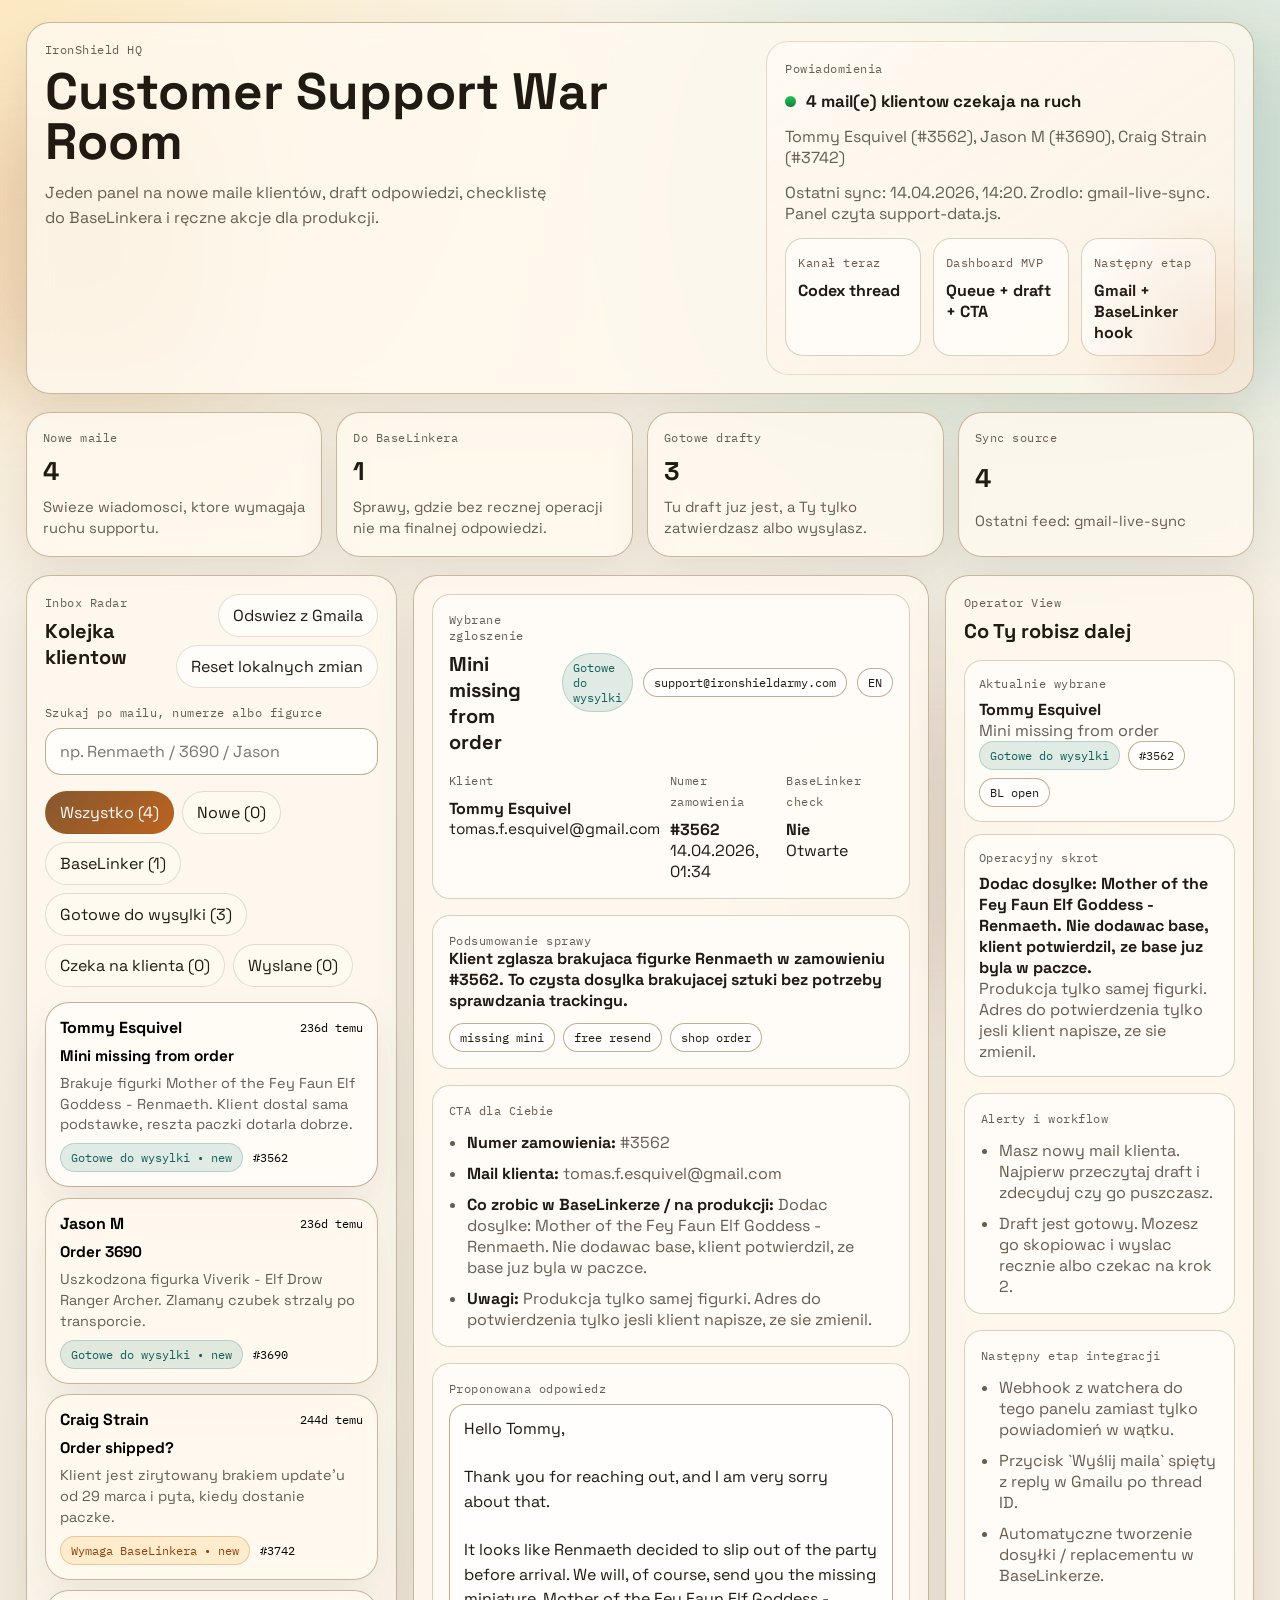
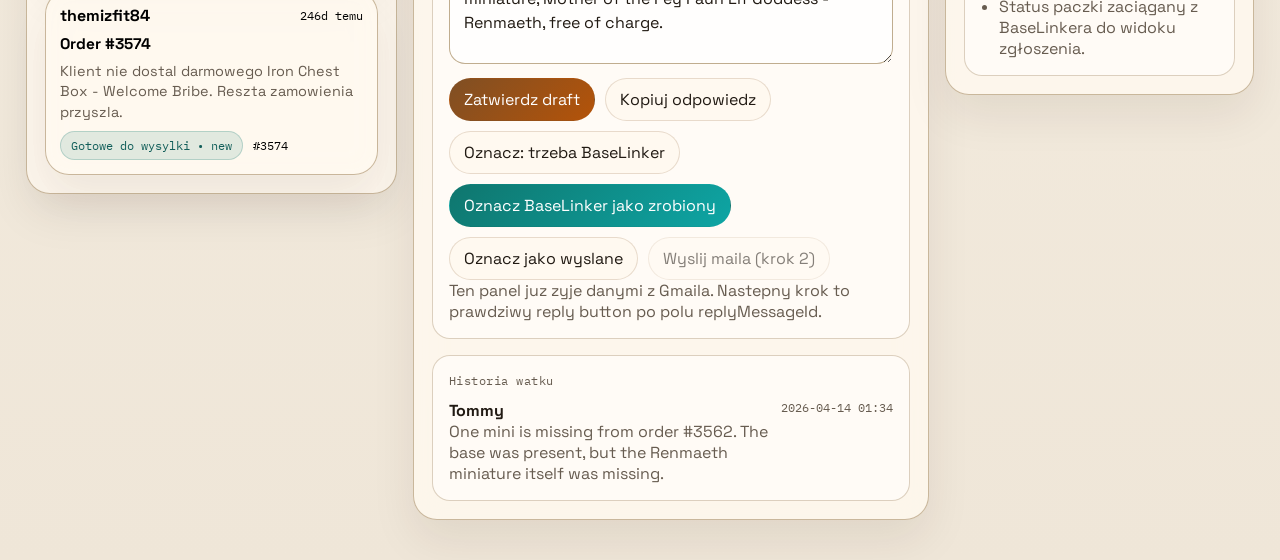
==== index.html @ 75198b63 "Initial IronShield support dashboard" ====
<!doctype html>
<html lang="pl">
  <head>
    <meta charset="UTF-8" />
    <meta name="viewport" content="width=device-width, initial-scale=1.0" />
    <title>IronShield Army - Support War Room</title>
    <link rel="preconnect" href="https://fonts.googleapis.com" />
    <link rel="preconnect" href="https://fonts.gstatic.com" crossorigin />
    <link
      href="https://fonts.googleapis.com/css2?family=Space+Grotesk:wght@400;500;700&family=IBM+Plex+Mono:wght@400;500&display=swap"
      rel="stylesheet"
    />
    <link rel="stylesheet" href="styles.css" />
  </head>
  <body>
    <div class="terrain terrain-one"></div>
    <div class="terrain terrain-two"></div>
    <div class="terrain terrain-three"></div>

    <main class="shell">
      <header class="panel hero">
        <div class="hero-copy">
          <p class="eyebrow">IronShield HQ</p>
          <h1>Customer Support War Room</h1>
          <p class="lead">
            Jeden panel na nowe maile klientów, draft odpowiedzi, checklistę do BaseLinkera
            i ręczne akcje dla produkcji.
          </p>
        </div>

        <div class="alert-box">
          <p class="mini-label">Powiadomienia</p>
          <div class="alert-headline">
            <span class="pulse-dot"></span>
            <strong id="alertHeadline">Ladowanie...</strong>
          </div>
          <p id="alertSubline" class="muted">
            Watcher w Codexie nadal może wpadać z alertami co 30 minut.
          </p>
          <p id="syncMeta" class="muted">
            Live sync z Gmaila laduje dane do panelu.
          </p>

          <div class="hero-meta">
            <div>
              <span class="mini-label">Kanał teraz</span>
              <strong>Codex thread</strong>
            </div>
            <div>
              <span class="mini-label">Dashboard MVP</span>
              <strong>Queue + draft + CTA</strong>
            </div>
            <div>
              <span class="mini-label">Następny etap</span>
              <strong>Gmail + BaseLinker hook</strong>
            </div>
          </div>
        </div>
      </header>

      <section id="statsGrid" class="stats-grid"></section>

      <section class="workspace">
        <aside class="panel queue-panel">
          <div class="queue-head">
            <div>
              <p class="eyebrow">Inbox Radar</p>
              <h2>Kolejka klientow</h2>
            </div>
            <div class="queue-actions">
              <button id="syncNowBtn" class="ghost-btn" type="button">Odswiez z Gmaila</button>
              <button id="resetDemoBtn" class="ghost-btn" type="button">Reset lokalnych zmian</button>
            </div>
          </div>

          <label class="search-box" for="searchInput">
            <span class="mini-label">Szukaj po mailu, numerze albo figurce</span>
            <input id="searchInput" type="search" placeholder="np. Renmaeth / 3690 / Jason" />
          </label>

          <div id="filterBar" class="filter-bar" aria-label="Filtry kolejek"></div>
          <div id="ticketList" class="ticket-list"></div>
        </aside>

        <section class="panel detail-panel">
          <div id="detailView" class="detail-view"></div>
        </section>

        <aside class="panel ops-panel">
          <div>
            <p class="eyebrow">Operator View</p>
            <h2>Co Ty robisz dalej</h2>
          </div>

          <div id="opsSummary" class="ops-summary"></div>

          <div class="ops-card">
            <p class="mini-label">Alerty i workflow</p>
            <ul id="opsChecklist" class="ops-list"></ul>
          </div>

          <div class="ops-card roadmap">
            <p class="mini-label">Następny etap integracji</p>
            <ul class="roadmap-list">
              <li>Webhook z watchera do tego panelu zamiast tylko powiadomień w wątku.</li>
              <li>Przycisk `Wyślij maila` spięty z reply w Gmailu po thread ID.</li>
              <li>Automatyczne tworzenie dosyłki / replacementu w BaseLinkerze.</li>
              <li>Status paczki zaciągany z BaseLinkera do widoku zgłoszenia.</li>
            </ul>
          </div>
        </aside>
      </section>
    </main>

    <template id="statCardTemplate">
      <article class="stat-card">
        <p class="mini-label"></p>
        <strong class="stat-value"></strong>
        <p class="stat-subtitle"></p>
      </article>
    </template>

    <template id="ticketCardTemplate">
      <button class="ticket-card" type="button">
        <div class="ticket-top">
          <span class="ticket-name"></span>
          <span class="ticket-age"></span>
        </div>
        <p class="ticket-subject"></p>
        <p class="ticket-preview"></p>
        <div class="ticket-meta">
          <span class="ticket-status"></span>
          <span class="ticket-order"></span>
        </div>
      </button>
    </template>

    <script src="support-data.js"></script>
    <script src="app.js"></script>
  </body>
</html>
---- styles.css ----
:root {
  --bg: #f4efe7;
  --panel: rgba(255, 249, 240, 0.82);
  --panel-strong: #fffaf2;
  --line: #d9ccba;
  --line-strong: #bda98a;
  --text: #211a13;
  --muted: #675c50;
  --accent: #7f4f24;
  --accent-2: #0f766e;
  --accent-3: #b45309;
  --danger: #b42318;
  --success: #157347;
  --shadow: 0 20px 45px rgba(49, 31, 8, 0.08);
}

* {
  box-sizing: border-box;
}

html {
  scroll-behavior: smooth;
}

body {
  margin: 0;
  min-height: 100vh;
  color: var(--text);
  background:
    radial-gradient(circle at top left, rgba(253, 224, 160, 0.55), transparent 24%),
    radial-gradient(circle at 82% 8%, rgba(38, 166, 154, 0.18), transparent 22%),
    linear-gradient(180deg, #f9f3e7 0%, #efe6d8 100%);
  font-family: "Space Grotesk", sans-serif;
}

.terrain {
  position: fixed;
  inset: auto;
  z-index: -1;
  filter: blur(48px);
  opacity: 0.6;
}

.terrain-one {
  width: 260px;
  height: 260px;
  background: rgba(180, 83, 9, 0.26);
  left: -50px;
  top: 120px;
}

.terrain-two {
  width: 340px;
  height: 340px;
  background: rgba(15, 118, 110, 0.16);
  right: -80px;
  top: 20px;
}

.terrain-three {
  width: 280px;
  height: 280px;
  background: rgba(127, 79, 36, 0.15);
  right: 18%;
  bottom: -80px;
}

.shell {
  width: min(1460px, 96vw);
  margin: 22px auto 40px;
  display: grid;
  gap: 18px;
}

.panel,
.stat-card,
.ticket-card {
  border: 1px solid rgba(189, 169, 138, 0.82);
  background: var(--panel);
  backdrop-filter: blur(14px);
  border-radius: 24px;
  box-shadow: var(--shadow);
}

.panel {
  padding: 18px;
}

.hero {
  display: grid;
  grid-template-columns: minmax(0, 1.2fr) minmax(340px, 0.8fr);
  gap: 18px;
  overflow: hidden;
  position: relative;
}

.hero::after {
  content: "";
  position: absolute;
  inset: auto -10% -30% auto;
  width: 320px;
  height: 320px;
  background: radial-gradient(circle, rgba(180, 83, 9, 0.12), transparent 62%);
  pointer-events: none;
}

.hero-copy {
  max-width: 720px;
}

.eyebrow,
.mini-label {
  margin: 0;
  color: var(--muted);
  font-family: "IBM Plex Mono", monospace;
  font-size: 0.78rem;
  letter-spacing: 0.04em;
}

h1,
h2,
h3,
p {
  margin: 0;
}

h1 {
  margin-top: 10px;
  font-size: clamp(1.9rem, 4vw, 3.6rem);
  line-height: 0.98;
}

h2 {
  margin-top: 8px;
  font-size: 1.25rem;
}

.lead,
.muted,
.ticket-preview,
.detail-copy,
.ops-summary p,
.timeline-item p,
.composer-note {
  color: var(--muted);
}

.lead {
  margin-top: 14px;
  max-width: 52ch;
  line-height: 1.55;
}

.alert-box {
  position: relative;
  display: grid;
  gap: 14px;
  align-content: start;
  padding: 18px;
  border-radius: 22px;
  border: 1px solid rgba(127, 79, 36, 0.18);
  background:
    linear-gradient(145deg, rgba(255, 250, 242, 0.95), rgba(250, 239, 223, 0.88)),
    #fff;
}

.alert-headline {
  display: flex;
  align-items: center;
  gap: 10px;
  font-size: 1.05rem;
}

.pulse-dot {
  width: 11px;
  height: 11px;
  border-radius: 999px;
  background: linear-gradient(180deg, #22c55e, #15803d);
  box-shadow: 0 0 0 0 rgba(34, 197, 94, 0.55);
  animation: pulse 1.8s infinite;
}

@keyframes pulse {
  0% {
    box-shadow: 0 0 0 0 rgba(34, 197, 94, 0.45);
  }
  70% {
    box-shadow: 0 0 0 14px rgba(34, 197, 94, 0);
  }
  100% {
    box-shadow: 0 0 0 0 rgba(34, 197, 94, 0);
  }
}

.hero-meta {
  display: grid;
  grid-template-columns: repeat(3, 1fr);
  gap: 12px;
}

.hero-meta div,
.ops-card,
.summary-strip,
.cta-card,
.composer-card,
.timeline-card,
.customer-card {
  border: 1px solid rgba(217, 204, 186, 0.92);
  border-radius: 18px;
  background: rgba(255, 252, 247, 0.88);
}

.hero-meta div {
  padding: 12px;
}

.hero-meta strong {
  display: block;
  margin-top: 8px;
}

.stats-grid {
  display: grid;
  grid-template-columns: repeat(4, 1fr);
  gap: 14px;
}

.stat-card {
  padding: 16px;
  display: grid;
  gap: 10px;
}

.stat-value {
  font-size: clamp(1.4rem, 2vw, 2rem);
}

.stat-subtitle {
  color: var(--muted);
  font-size: 0.92rem;
  line-height: 1.45;
}

.workspace {
  display: grid;
  grid-template-columns: minmax(320px, 0.9fr) minmax(460px, 1.25fr) minmax(280px, 0.75fr);
  gap: 16px;
  align-items: start;
}

.queue-panel,
.detail-panel,
.ops-panel {
  min-height: 78vh;
}

.queue-panel,
.detail-panel,
.ops-panel {
  display: grid;
  gap: 16px;
  align-content: start;
}

.queue-head {
  display: flex;
  justify-content: space-between;
  align-items: start;
  gap: 12px;
}

.queue-actions {
  display: flex;
  flex-wrap: wrap;
  gap: 8px;
  justify-content: end;
}

.search-box,
.composer-card label {
  display: grid;
  gap: 8px;
}

input,
textarea,
button {
  font: inherit;
}

input,
textarea {
  width: 100%;
  border: 1px solid rgba(189, 169, 138, 0.95);
  border-radius: 16px;
  padding: 12px 14px;
  background: rgba(255, 255, 255, 0.78);
  color: var(--text);
}

textarea {
  min-height: 260px;
  resize: vertical;
  line-height: 1.52;
}

button {
  cursor: pointer;
}

.filter-bar {
  display: flex;
  flex-wrap: wrap;
  gap: 8px;
}

.filter-chip,
.ghost-btn,
.action-btn,
.chip {
  border-radius: 999px;
  border: 1px solid rgba(127, 79, 36, 0.18);
  background: rgba(255, 249, 240, 0.85);
  color: var(--text);
}

.filter-chip,
.ghost-btn,
.action-btn {
  padding: 10px 14px;
}

.filter-chip.active {
  background: linear-gradient(135deg, rgba(127, 79, 36, 0.95), rgba(180, 83, 9, 0.9));
  color: white;
  border-color: transparent;
}

.ghost-btn {
  background: rgba(255, 255, 255, 0.66);
}

.ghost-btn:disabled {
  opacity: 0.6;
  cursor: wait;
}

.ticket-list {
  display: grid;
  gap: 10px;
}

.ticket-card {
  width: 100%;
  padding: 14px;
  text-align: left;
  display: grid;
  gap: 8px;
  transition: transform 0.18s ease, border-color 0.18s ease, background 0.18s ease;
}

.ticket-card:hover,
.ticket-card.active {
  transform: translateY(-1px);
  border-color: rgba(127, 79, 36, 0.45);
  background: rgba(255, 252, 247, 0.96);
}

.ticket-top,
.ticket-meta,
.detail-top,
.detail-badges,
.detail-stats,
.composer-actions,
.ops-row,
.timeline-item {
  display: flex;
  align-items: center;
  justify-content: space-between;
  gap: 10px;
}

.ticket-name,
.ticket-subject,
.customer-name {
  font-weight: 700;
}

.ticket-age,
.ticket-order,
.ticket-status,
.badge,
.status-pill,
.chip {
  font-family: "IBM Plex Mono", monospace;
  font-size: 0.76rem;
}

.ticket-subject,
.customer-email {
  font-size: 0.96rem;
}

.ticket-preview {
  font-size: 0.9rem;
  line-height: 1.45;
}

.ticket-meta {
  justify-content: start;
  flex-wrap: wrap;
}

.badge,
.status-pill,
.chip {
  display: inline-flex;
  align-items: center;
  gap: 6px;
  padding: 6px 10px;
  border-radius: 999px;
  border: 1px solid rgba(189, 169, 138, 0.92);
  background: rgba(255, 255, 255, 0.72);
}

.badge-accent {
  border-color: rgba(15, 118, 110, 0.22);
  background: rgba(15, 118, 110, 0.12);
  color: #115e59;
}

.badge-warn {
  border-color: rgba(180, 83, 9, 0.25);
  background: rgba(245, 158, 11, 0.15);
  color: #92400e;
}

.badge-danger {
  border-color: rgba(180, 35, 24, 0.2);
  background: rgba(180, 35, 24, 0.1);
  color: var(--danger);
}

.detail-view {
  display: grid;
  gap: 16px;
  align-content: start;
}

.empty-state {
  min-height: 340px;
  display: grid;
  place-items: center;
  text-align: center;
  gap: 12px;
  padding: 30px;
  border-radius: 20px;
  border: 1px dashed rgba(127, 79, 36, 0.22);
  background: rgba(255, 255, 255, 0.4);
}

.customer-card,
.summary-strip,
.cta-card,
.composer-card,
.timeline-card,
.ops-card {
  padding: 16px;
}

.customer-grid,
.detail-grid {
  display: grid;
  grid-template-columns: repeat(3, 1fr);
  gap: 10px;
  margin-top: 14px;
}

.detail-grid strong,
.customer-grid strong,
.ops-summary strong {
  display: block;
  margin-top: 8px;
}

.summary-strip {
  display: grid;
  gap: 12px;
}

.summary-title {
  font-size: 1rem;
}

.tag-row,
.ops-pills {
  display: flex;
  flex-wrap: wrap;
  gap: 8px;
}

.composer-actions {
  margin-top: 14px;
  flex-wrap: wrap;
  justify-content: start;
}

.action-btn.primary {
  background: linear-gradient(135deg, var(--accent), var(--accent-3));
  color: white;
  border-color: transparent;
}

.action-btn.secondary {
  background: linear-gradient(135deg, var(--accent-2), #0ea5a4);
  color: white;
  border-color: transparent;
}

.action-btn[disabled] {
  opacity: 0.55;
  cursor: not-allowed;
}

.cta-list,
.ops-list,
.roadmap-list {
  margin: 14px 0 0;
  padding-left: 18px;
  display: grid;
  gap: 10px;
  color: var(--muted);
}

.cta-list strong,
.roadmap-list strong {
  color: var(--text);
}

.timeline-card {
  display: grid;
  gap: 12px;
}

.timeline-item {
  align-items: start;
  padding-top: 12px;
  border-top: 1px solid rgba(217, 204, 186, 0.92);
}

.timeline-item:first-of-type {
  padding-top: 0;
  border-top: 0;
}

.timeline-author {
  font-weight: 700;
}

.timeline-time {
  color: var(--muted);
  font-family: "IBM Plex Mono", monospace;
  font-size: 0.76rem;
  white-space: nowrap;
}

.ops-summary {
  display: grid;
  gap: 12px;
}

.ops-summary .ops-card {
  padding: 14px;
}

.ops-empty {
  display: grid;
  place-items: center;
  min-height: 160px;
  text-align: center;
  border-radius: 20px;
  border: 1px dashed rgba(127, 79, 36, 0.22);
  background: rgba(255, 255, 255, 0.42);
}

.toast {
  position: fixed;
  right: 18px;
  bottom: 18px;
  z-index: 10;
  padding: 12px 16px;
  border-radius: 16px;
  background: rgba(33, 26, 19, 0.94);
  color: white;
  box-shadow: 0 18px 35px rgba(17, 24, 39, 0.2);
}

@media (max-width: 1220px) {
  .workspace {
    grid-template-columns: 1fr;
  }

  .queue-panel,
  .detail-panel,
  .ops-panel {
    min-height: auto;
  }
}

@media (max-width: 920px) {
  .hero,
  .stats-grid,
  .customer-grid,
  .detail-grid,
  .hero-meta {
    grid-template-columns: 1fr;
  }
}

@media (max-width: 640px) {
  .shell {
    width: min(100%, 100vw);
    margin: 0;
    padding: 12px;
  }

  .panel,
  .stat-card,
  .ticket-card {
    border-radius: 20px;
  }

  .queue-head,
  .detail-top {
    flex-direction: column;
    align-items: start;
  }
}
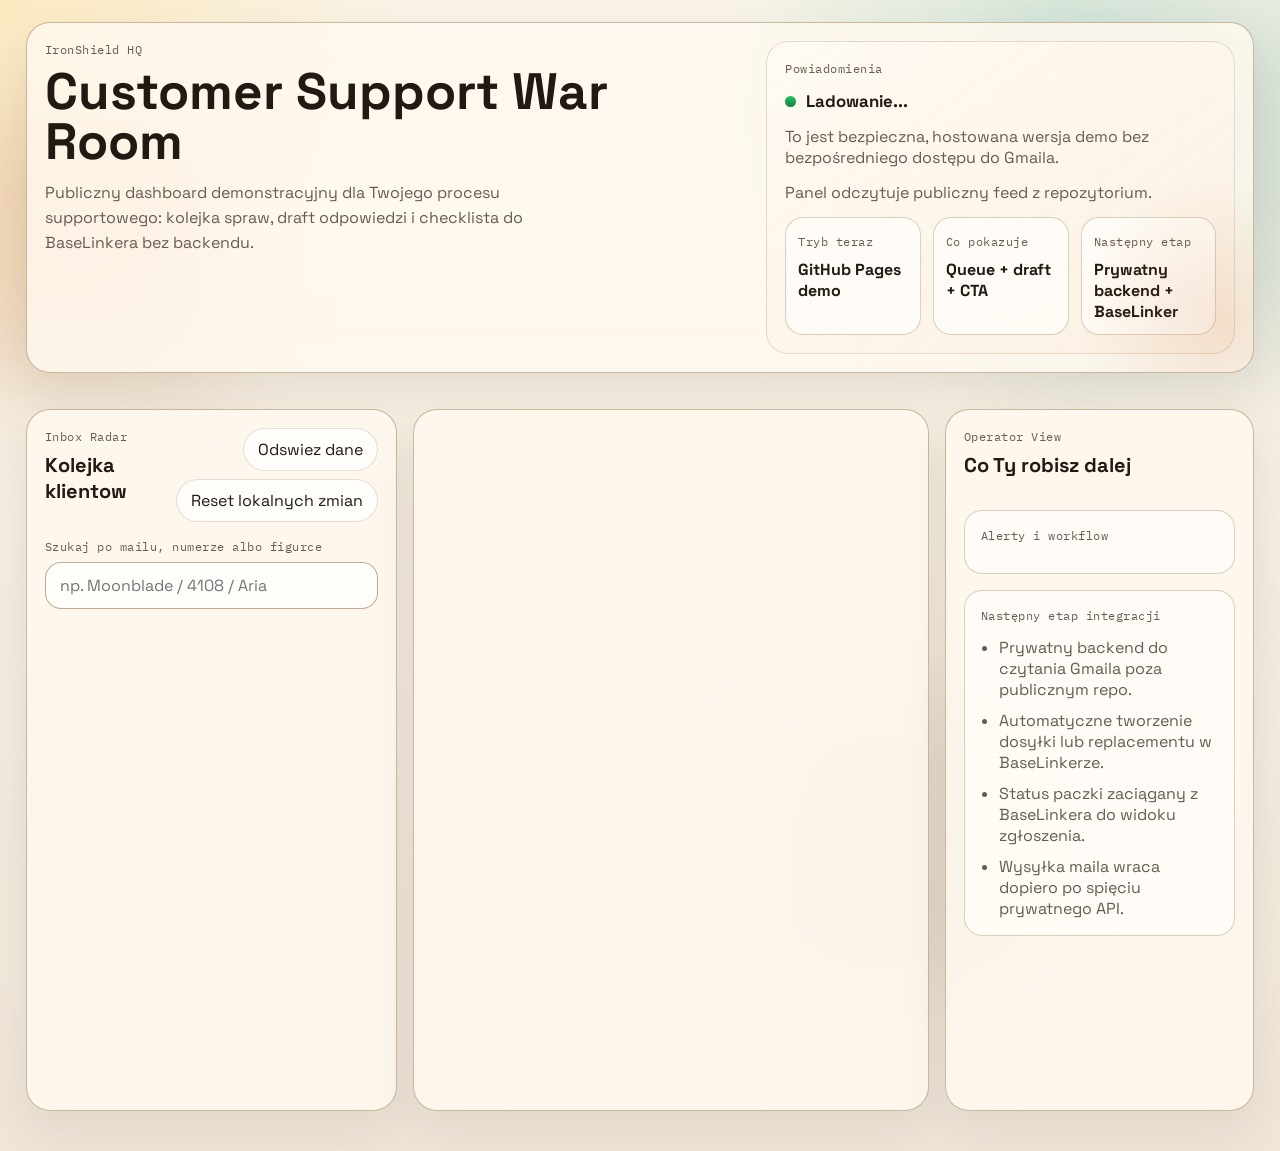
==== commit 8b11d04b: "Pivot dashboard to GitHub Pages demo and redact customer data" ====
--- a/index.html
+++ b/index.html
@@ -23,8 +23,8 @@
           <p class="eyebrow">IronShield HQ</p>
           <h1>Customer Support War Room</h1>
           <p class="lead">
-            Jeden panel na nowe maile klientów, draft odpowiedzi, checklistę do BaseLinkera
-            i ręczne akcje dla produkcji.
+            Publiczny dashboard demonstracyjny dla Twojego procesu supportowego:
+            kolejka spraw, draft odpowiedzi i checklista do BaseLinkera bez backendu.
           </p>
         </div>
 
@@ -35,24 +35,24 @@
             <strong id="alertHeadline">Ladowanie...</strong>
           </div>
           <p id="alertSubline" class="muted">
-            Watcher w Codexie nadal może wpadać z alertami co 30 minut.
+            To jest bezpieczna, hostowana wersja demo bez bezpośredniego dostępu do Gmaila.
           </p>
           <p id="syncMeta" class="muted">
-            Live sync z Gmaila laduje dane do panelu.
+            Panel odczytuje publiczny feed z repozytorium.
           </p>
 
           <div class="hero-meta">
             <div>
-              <span class="mini-label">Kanał teraz</span>
-              <strong>Codex thread</strong>
+              <span class="mini-label">Tryb teraz</span>
+              <strong>GitHub Pages demo</strong>
             </div>
             <div>
-              <span class="mini-label">Dashboard MVP</span>
+              <span class="mini-label">Co pokazuje</span>
               <strong>Queue + draft + CTA</strong>
             </div>
             <div>
               <span class="mini-label">Następny etap</span>
-              <strong>Gmail + BaseLinker hook</strong>
+              <strong>Prywatny backend + BaseLinker</strong>
             </div>
           </div>
         </div>
@@ -68,14 +68,14 @@
               <h2>Kolejka klientow</h2>
             </div>
             <div class="queue-actions">
-              <button id="syncNowBtn" class="ghost-btn" type="button">Odswiez z Gmaila</button>
+              <button id="syncNowBtn" class="ghost-btn" type="button">Odswiez dane</button>
               <button id="resetDemoBtn" class="ghost-btn" type="button">Reset lokalnych zmian</button>
             </div>
           </div>
 
           <label class="search-box" for="searchInput">
             <span class="mini-label">Szukaj po mailu, numerze albo figurce</span>
-            <input id="searchInput" type="search" placeholder="np. Renmaeth / 3690 / Jason" />
+            <input id="searchInput" type="search" placeholder="np. Moonblade / 4108 / Aria" />
           </label>
 
           <div id="filterBar" class="filter-bar" aria-label="Filtry kolejek"></div>
@@ -102,10 +102,10 @@
           <div class="ops-card roadmap">
             <p class="mini-label">Następny etap integracji</p>
             <ul class="roadmap-list">
-              <li>Webhook z watchera do tego panelu zamiast tylko powiadomień w wątku.</li>
-              <li>Przycisk `Wyślij maila` spięty z reply w Gmailu po thread ID.</li>
-              <li>Automatyczne tworzenie dosyłki / replacementu w BaseLinkerze.</li>
+              <li>Prywatny backend do czytania Gmaila poza publicznym repo.</li>
+              <li>Automatyczne tworzenie dosyłki lub replacementu w BaseLinkerze.</li>
               <li>Status paczki zaciągany z BaseLinkera do widoku zgłoszenia.</li>
+              <li>Wysyłka maila wraca dopiero po spięciu prywatnego API.</li>
             </ul>
           </div>
         </aside>
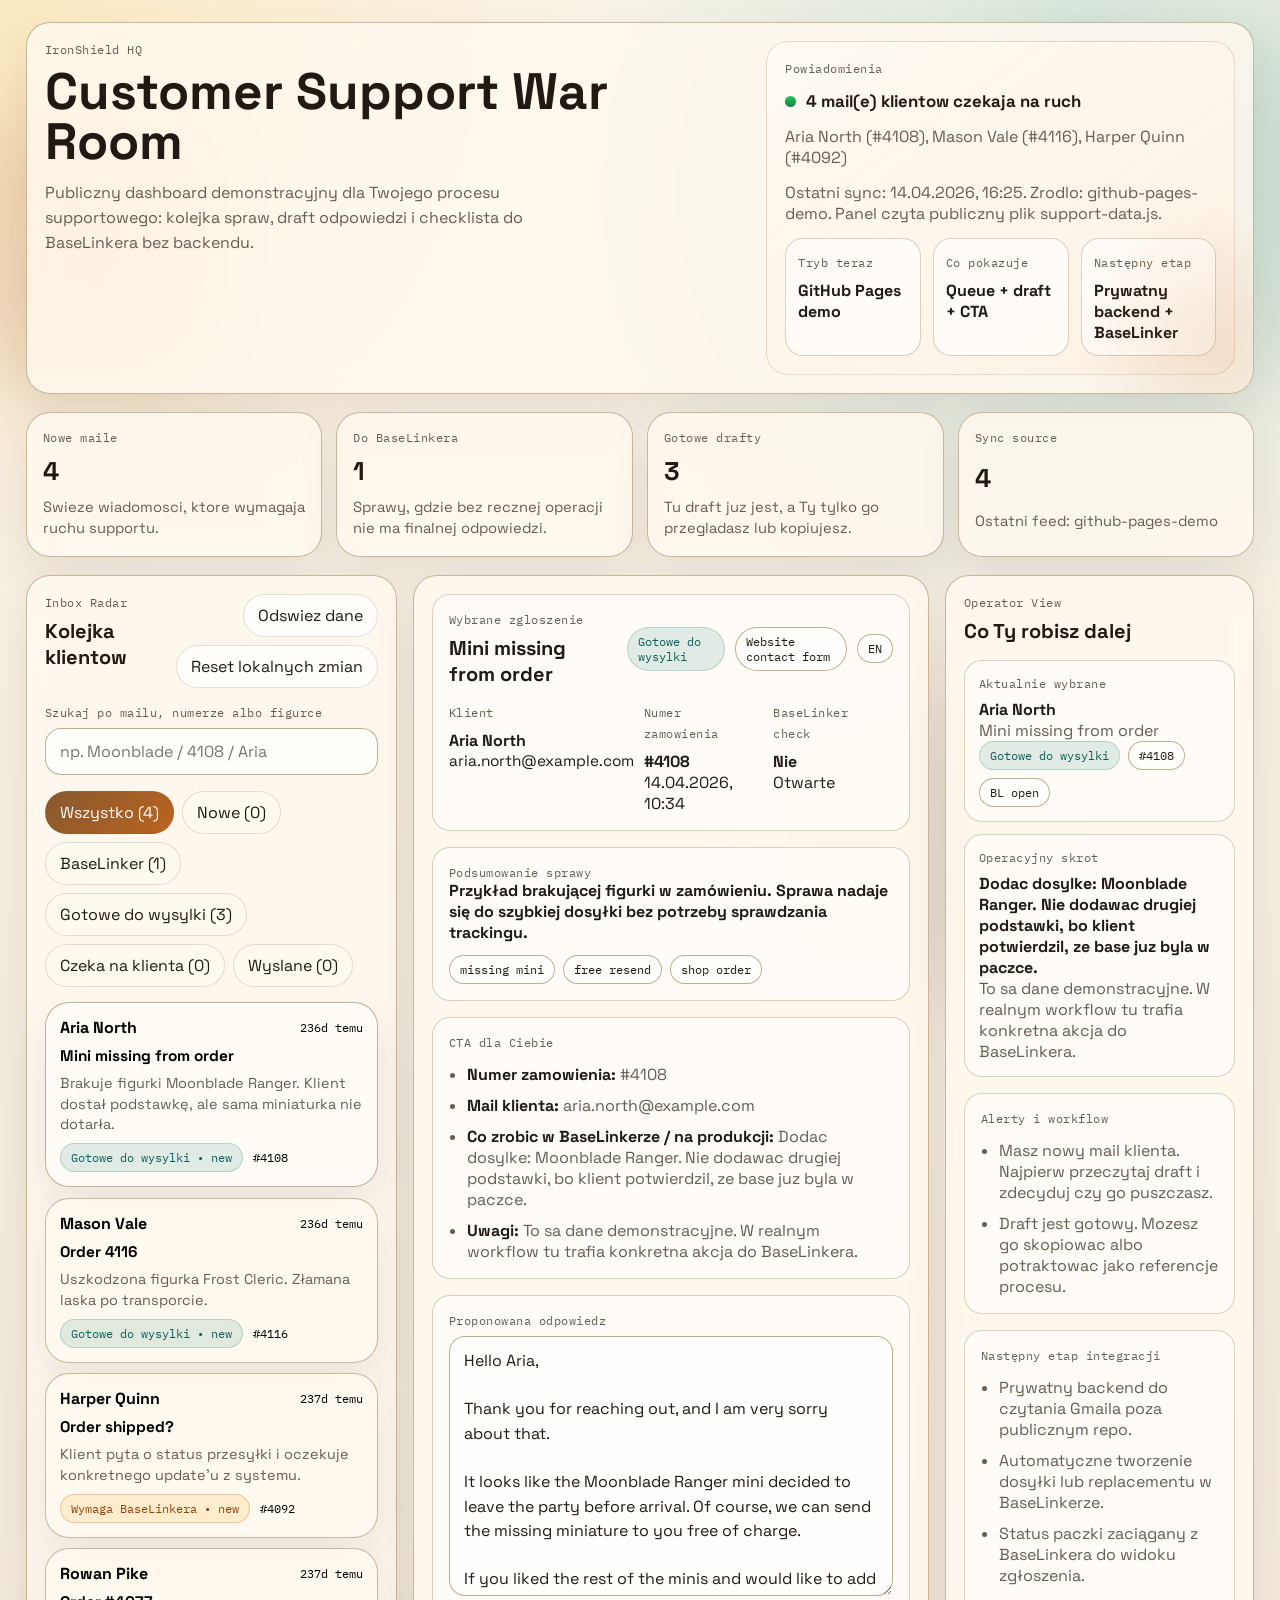
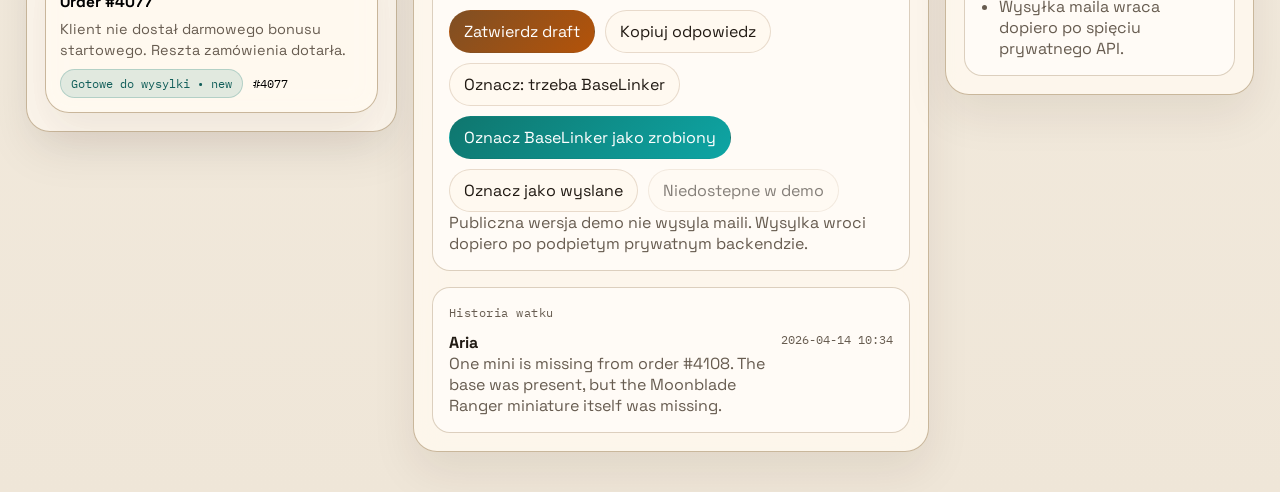
==== commit 420b8963: "Prepare dashboard for private API mode" ====
--- a/index.html
+++ b/index.html
@@ -44,15 +44,15 @@
           <div class="hero-meta">
             <div>
               <span class="mini-label">Tryb teraz</span>
-              <strong>GitHub Pages demo</strong>
+              <strong id="runtimeModeLabel">GitHub Pages demo</strong>
             </div>
             <div>
               <span class="mini-label">Co pokazuje</span>
-              <strong>Queue + draft + CTA</strong>
+              <strong id="runtimeFeaturesLabel">Queue + draft + CTA</strong>
             </div>
             <div>
               <span class="mini-label">Następny etap</span>
-              <strong>Prywatny backend + BaseLinker</strong>
+              <strong id="runtimeNextStepLabel">Prywatny backend + BaseLinker</strong>
             </div>
           </div>
         </div>
@@ -135,6 +135,7 @@
       </button>
     </template>
 
+    <script src="support-config.js"></script>
     <script src="support-data.js"></script>
     <script src="app.js"></script>
   </body>
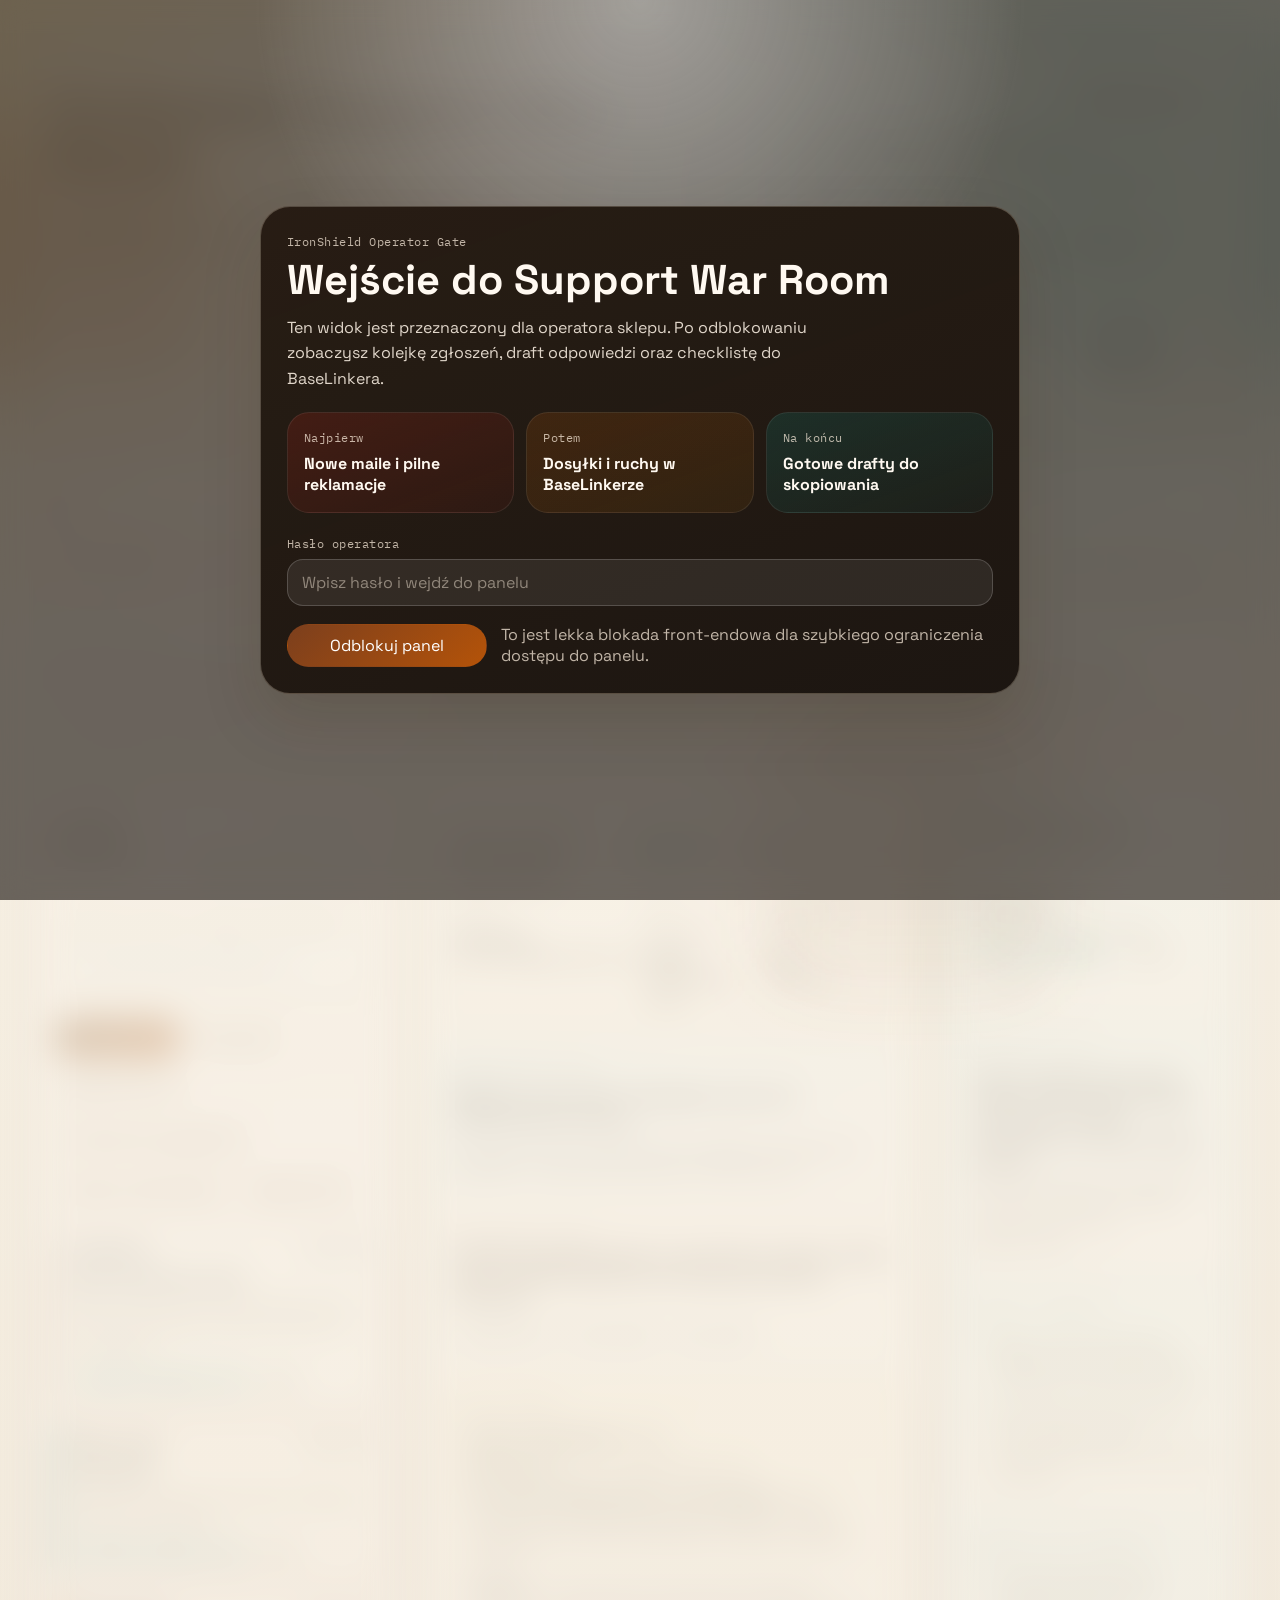
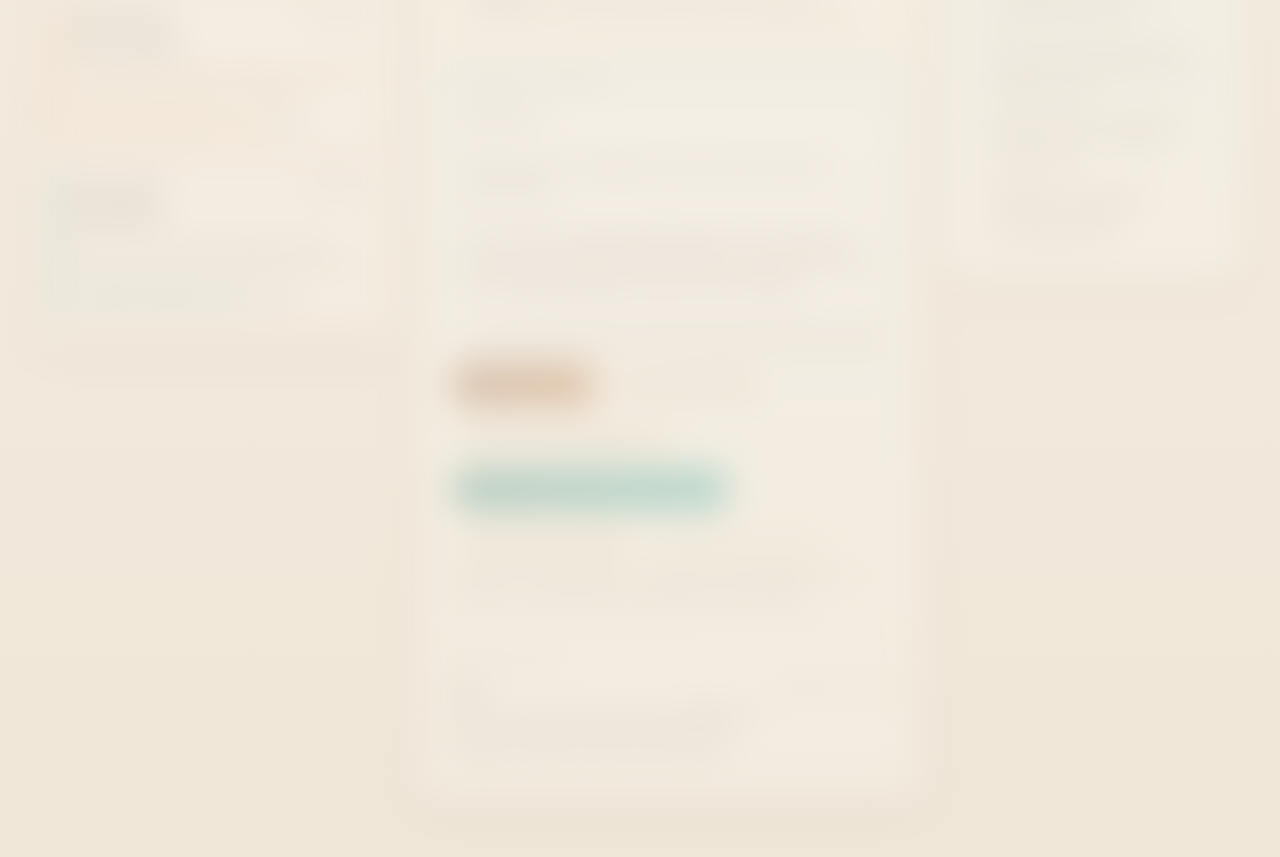
==== commit 70a1b765: "Add operator gate and improve support dashboard UX" ====
--- a/index.html
+++ b/index.html
@@ -12,12 +12,55 @@
     />
     <link rel="stylesheet" href="styles.css" />
   </head>
-  <body>
+  <body class="locked">
     <div class="terrain terrain-one"></div>
     <div class="terrain terrain-two"></div>
     <div class="terrain terrain-three"></div>
 
-    <main class="shell">
+    <div id="authGate" class="auth-gate">
+      <section class="auth-card" aria-labelledby="authTitle">
+        <p class="eyebrow">IronShield Operator Gate</p>
+        <h2 id="authTitle">Wejście do Support War Room</h2>
+        <p class="auth-lead">
+          Ten widok jest przeznaczony dla operatora sklepu. Po odblokowaniu zobaczysz kolejkę zgłoszeń,
+          draft odpowiedzi oraz checklistę do BaseLinkera.
+        </p>
+
+        <div class="auth-grid">
+          <article class="auth-info auth-info-danger">
+            <p class="mini-label">Najpierw</p>
+            <strong>Nowe maile i pilne reklamacje</strong>
+          </article>
+          <article class="auth-info auth-info-warn">
+            <p class="mini-label">Potem</p>
+            <strong>Dosyłki i ruchy w BaseLinkerze</strong>
+          </article>
+          <article class="auth-info auth-info-accent">
+            <p class="mini-label">Na końcu</p>
+            <strong>Gotowe drafty do skopiowania</strong>
+          </article>
+        </div>
+
+        <label class="auth-field" for="passcodeInput">
+          <span class="mini-label">Hasło operatora</span>
+          <input
+            id="passcodeInput"
+            type="password"
+            autocomplete="current-password"
+            placeholder="Wpisz hasło i wejdź do panelu"
+          />
+        </label>
+
+        <div class="auth-actions">
+          <button id="unlockBtn" class="action-btn primary auth-submit" type="button">Odblokuj panel</button>
+          <p id="authMessage" class="auth-message muted">
+            To jest lekka blokada front-endowa dla szybkiego ograniczenia dostępu do panelu.
+          </p>
+        </div>
+      </section>
+    </div>
+
+    <main id="appShell" class="shell">
       <header class="panel hero">
         <div class="hero-copy">
           <p class="eyebrow">IronShield HQ</p>
@@ -29,7 +72,10 @@
         </div>
 
         <div class="alert-box">
-          <p class="mini-label">Powiadomienia</p>
+          <div class="hero-tools">
+            <p class="mini-label">Powiadomienia</p>
+            <button id="lockPanelBtn" class="ghost-btn lock-btn" type="button">Zablokuj panel</button>
+          </div>
           <div class="alert-headline">
             <span class="pulse-dot"></span>
             <strong id="alertHeadline">Ladowanie...</strong>
@@ -59,6 +105,24 @@
       </header>
 
       <section id="statsGrid" class="stats-grid"></section>
+
+      <section class="priority-guide">
+        <article class="guide-card guide-card-danger">
+          <p class="mini-label">Strefa czerwona</p>
+          <strong>Nowe maile i świeże zgłoszenia</strong>
+          <p>Zaczynasz tutaj. To są sprawy, które najbardziej potrzebują pierwszego ruchu.</p>
+        </article>
+        <article class="guide-card guide-card-warn">
+          <p class="mini-label">Strefa pomarańczowa</p>
+          <strong>BaseLinker, dosyłki i reklamacje</strong>
+          <p>Tu panel mówi Ci dokładnie co ręcznie ustawić, zanim poleci finalna odpowiedź.</p>
+        </article>
+        <article class="guide-card guide-card-accent">
+          <p class="mini-label">Strefa turkusowa</p>
+          <strong>Gotowe drafty i zamknięcie sprawy</strong>
+          <p>Na końcu kopiujesz lub domykasz temat, kiedy wszystko po Twojej stronie już jest ogarnięte.</p>
+        </article>
+      </section>
 
       <section class="workspace">
         <aside class="panel queue-panel">
--- a/styles.css
+++ b/styles.css
@@ -1,17 +1,21 @@
 :root {
-  --bg: #f4efe7;
-  --panel: rgba(255, 249, 240, 0.82);
+  --bg: #f6efe3;
+  --panel: rgba(255, 249, 240, 0.86);
   --panel-strong: #fffaf2;
-  --line: #d9ccba;
-  --line-strong: #bda98a;
-  --text: #211a13;
-  --muted: #675c50;
-  --accent: #7f4f24;
+  --line: #d8cab6;
+  --line-strong: #a8885d;
+  --text: #20170f;
+  --muted: #625649;
+  --accent: #7c3f1d;
   --accent-2: #0f766e;
   --accent-3: #b45309;
   --danger: #b42318;
+  --danger-soft: rgba(180, 35, 24, 0.12);
+  --warn-soft: rgba(245, 158, 11, 0.15);
+  --accent-soft: rgba(15, 118, 110, 0.13);
   --success: #157347;
   --shadow: 0 20px 45px rgba(49, 31, 8, 0.08);
+  --shadow-strong: 0 26px 60px rgba(49, 31, 8, 0.16);
 }
 
 * {
@@ -33,6 +37,10 @@
   font-family: "Space Grotesk", sans-serif;
 }
 
+body.locked {
+  overflow: hidden;
+}
+
 .terrain {
   position: fixed;
   inset: auto;
@@ -65,11 +73,141 @@
   bottom: -80px;
 }
 
+.auth-gate {
+  position: fixed;
+  inset: 0;
+  z-index: 20;
+  display: grid;
+  place-items: center;
+  padding: 24px;
+  background:
+    radial-gradient(circle at top, rgba(255, 255, 255, 0.38), transparent 35%),
+    rgba(21, 16, 11, 0.62);
+  backdrop-filter: blur(14px);
+}
+
+.auth-gate[hidden] {
+  display: none;
+}
+
+.auth-card {
+  width: min(760px, 100%);
+  padding: 26px;
+  border-radius: 30px;
+  border: 1px solid rgba(255, 237, 213, 0.24);
+  background:
+    linear-gradient(160deg, rgba(40, 29, 20, 0.94), rgba(28, 22, 18, 0.9)),
+    #20170f;
+  color: #fff9f1;
+  box-shadow: var(--shadow-strong);
+}
+
+.auth-card .eyebrow,
+.auth-card .mini-label,
+.auth-card .muted {
+  color: rgba(255, 241, 224, 0.72);
+}
+
+.auth-card h2 {
+  margin-top: 10px;
+  font-size: clamp(1.8rem, 4vw, 2.6rem);
+  line-height: 1;
+}
+
+.auth-lead {
+  margin-top: 14px;
+  max-width: 54ch;
+  color: rgba(255, 245, 232, 0.86);
+  line-height: 1.6;
+}
+
+.auth-grid {
+  margin-top: 20px;
+  display: grid;
+  grid-template-columns: repeat(3, 1fr);
+  gap: 12px;
+}
+
+.auth-info,
+.guide-card {
+  padding: 16px;
+  border-radius: 22px;
+  border: 1px solid rgba(255, 255, 255, 0.08);
+}
+
+.auth-info strong,
+.guide-card strong {
+  display: block;
+  margin-top: 8px;
+  line-height: 1.35;
+}
+
+.auth-info-danger,
+.guide-card-danger {
+  background: linear-gradient(160deg, rgba(180, 35, 24, 0.22), rgba(180, 35, 24, 0.08));
+}
+
+.auth-info-warn,
+.guide-card-warn {
+  background: linear-gradient(160deg, rgba(180, 83, 9, 0.2), rgba(245, 158, 11, 0.08));
+}
+
+.auth-info-accent,
+.guide-card-accent {
+  background: linear-gradient(160deg, rgba(15, 118, 110, 0.24), rgba(15, 118, 110, 0.08));
+}
+
+.auth-field {
+  margin-top: 22px;
+  display: grid;
+  gap: 8px;
+}
+
+.auth-field input {
+  border-color: rgba(255, 255, 255, 0.18);
+  background: rgba(255, 255, 255, 0.08);
+  color: #fff9f1;
+}
+
+.auth-field input::placeholder {
+  color: rgba(255, 241, 224, 0.46);
+}
+
+.auth-actions {
+  margin-top: 18px;
+  display: flex;
+  align-items: center;
+  gap: 14px;
+}
+
+.auth-submit {
+  min-width: 200px;
+}
+
+.auth-message {
+  min-height: 1.4em;
+}
+
+.auth-message[data-mode="error"] {
+  color: #fecaca;
+}
+
+.auth-message[data-mode="info"] {
+  color: #fde68a;
+}
+
 .shell {
   width: min(1460px, 96vw);
   margin: 22px auto 40px;
   display: grid;
   gap: 18px;
+  transition: filter 0.28s ease, transform 0.28s ease, opacity 0.28s ease;
+}
+
+body.locked .shell {
+  filter: blur(18px);
+  transform: scale(0.985);
+  opacity: 0.26;
 }
 
 .panel,
@@ -106,6 +244,13 @@
 
 .hero-copy {
   max-width: 720px;
+}
+
+.hero-tools {
+  display: flex;
+  align-items: center;
+  justify-content: space-between;
+  gap: 12px;
 }
 
 .eyebrow,
@@ -219,6 +364,24 @@
   margin-top: 8px;
 }
 
+.priority-guide {
+  display: grid;
+  grid-template-columns: repeat(3, 1fr);
+  gap: 14px;
+}
+
+.guide-card {
+  background: rgba(255, 252, 247, 0.85);
+  border-color: rgba(189, 169, 138, 0.72);
+  box-shadow: var(--shadow);
+}
+
+.guide-card p {
+  margin-top: 8px;
+  color: var(--muted);
+  line-height: 1.55;
+}
+
 .stats-grid {
   display: grid;
   grid-template-columns: repeat(4, 1fr);
@@ -229,6 +392,26 @@
   padding: 16px;
   display: grid;
   gap: 10px;
+  border-width: 1px;
+}
+
+.stat-card--danger {
+  background: linear-gradient(170deg, rgba(255, 245, 243, 0.95), rgba(255, 236, 233, 0.9));
+  border-color: rgba(180, 35, 24, 0.18);
+}
+
+.stat-card--warn {
+  background: linear-gradient(170deg, rgba(255, 248, 235, 0.95), rgba(254, 243, 199, 0.9));
+  border-color: rgba(180, 83, 9, 0.2);
+}
+
+.stat-card--accent {
+  background: linear-gradient(170deg, rgba(239, 250, 248, 0.96), rgba(204, 251, 241, 0.9));
+  border-color: rgba(15, 118, 110, 0.18);
+}
+
+.stat-card--neutral {
+  background: linear-gradient(170deg, rgba(255, 252, 247, 0.96), rgba(247, 240, 229, 0.88));
 }
 
 .stat-value {
@@ -260,6 +443,26 @@
   display: grid;
   gap: 16px;
   align-content: start;
+}
+
+.queue-panel {
+  background:
+    linear-gradient(180deg, rgba(255, 247, 243, 0.9), rgba(255, 252, 248, 0.9)),
+    var(--panel);
+}
+
+.detail-panel {
+  background:
+    linear-gradient(180deg, rgba(255, 250, 241, 0.92), rgba(255, 252, 247, 0.9)),
+    var(--panel);
+}
+
+.ops-panel {
+  position: sticky;
+  top: 18px;
+  background:
+    linear-gradient(180deg, rgba(238, 250, 248, 0.95), rgba(249, 253, 252, 0.92)),
+    var(--panel);
 }
 
 .queue-head {
@@ -280,6 +483,13 @@
 .composer-card label {
   display: grid;
   gap: 8px;
+}
+
+.search-box {
+  padding: 14px;
+  border-radius: 22px;
+  border: 1px solid rgba(180, 83, 9, 0.16);
+  background: rgba(255, 250, 243, 0.94);
 }
 
 input,
@@ -340,6 +550,11 @@
   background: rgba(255, 255, 255, 0.66);
 }
 
+.lock-btn {
+  border-color: rgba(180, 35, 24, 0.18);
+  background: rgba(180, 35, 24, 0.08);
+}
+
 .ghost-btn:disabled {
   opacity: 0.6;
   cursor: wait;
@@ -356,6 +571,7 @@
   text-align: left;
   display: grid;
   gap: 8px;
+  border-left: 5px solid transparent;
   transition: transform 0.18s ease, border-color 0.18s ease, background 0.18s ease;
 }
 
@@ -363,7 +579,36 @@
 .ticket-card.active {
   transform: translateY(-1px);
   border-color: rgba(127, 79, 36, 0.45);
-  background: rgba(255, 252, 247, 0.96);
+  background: rgba(255, 252, 247, 0.98);
+}
+
+.ticket-card.active {
+  box-shadow: 0 18px 35px rgba(124, 63, 29, 0.12);
+}
+
+.ticket-card.is-unread {
+  box-shadow: 0 16px 34px rgba(180, 35, 24, 0.12);
+}
+
+.ticket-card--new {
+  border-left-color: var(--danger);
+}
+
+.ticket-card--needs-baselinker {
+  border-left-color: #b45309;
+}
+
+.ticket-card--ready {
+  border-left-color: #0f766e;
+}
+
+.ticket-card--waiting,
+.ticket-card--sent {
+  border-left-color: rgba(127, 79, 36, 0.34);
+}
+
+.ticket-card.needs-ops .ticket-preview {
+  color: #8a4b0f;
 }
 
 .ticket-top,
@@ -386,6 +631,10 @@
   font-weight: 700;
 }
 
+.ticket-name {
+  font-size: 1rem;
+}
+
 .ticket-age,
 .ticket-order,
 .ticket-status,
@@ -461,6 +710,7 @@
 
 .customer-card,
 .summary-strip,
+.focus-card,
 .cta-card,
 .composer-card,
 .timeline-card,
@@ -488,8 +738,56 @@
   gap: 12px;
 }
 
+.focus-card {
+  display: grid;
+  gap: 10px;
+  border: 1px solid rgba(189, 169, 138, 0.92);
+  border-radius: 18px;
+  background: rgba(255, 252, 247, 0.96);
+}
+
+.focus-card strong {
+  font-size: 1.08rem;
+}
+
+.focus-card--new {
+  background: linear-gradient(160deg, rgba(255, 244, 241, 0.98), rgba(255, 250, 247, 0.96));
+  border-color: rgba(180, 35, 24, 0.18);
+}
+
+.focus-card--needs-baselinker {
+  background: linear-gradient(160deg, rgba(255, 247, 233, 0.98), rgba(255, 252, 247, 0.96));
+  border-color: rgba(180, 83, 9, 0.18);
+}
+
+.focus-card--ready {
+  background: linear-gradient(160deg, rgba(239, 250, 248, 0.98), rgba(255, 252, 247, 0.96));
+  border-color: rgba(15, 118, 110, 0.18);
+}
+
 .summary-title {
   font-size: 1rem;
+}
+
+.customer-card--new,
+.summary-strip--new,
+.cta-card--new,
+.composer-card--new {
+  border-color: rgba(180, 35, 24, 0.16);
+}
+
+.customer-card--needs-baselinker,
+.summary-strip--needs-baselinker,
+.cta-card--needs-baselinker,
+.composer-card--needs-baselinker {
+  border-color: rgba(180, 83, 9, 0.18);
+}
+
+.customer-card--ready,
+.summary-strip--ready,
+.cta-card--ready,
+.composer-card--ready {
+  border-color: rgba(15, 118, 110, 0.18);
 }
 
 .tag-row,
@@ -499,6 +797,25 @@
   gap: 8px;
 }
 
+.summary-strip {
+  background: linear-gradient(180deg, rgba(255, 250, 243, 0.98), rgba(255, 252, 247, 0.96));
+}
+
+.cta-card {
+  background: linear-gradient(180deg, rgba(255, 247, 232, 0.96), rgba(255, 251, 243, 0.94));
+  border-width: 1px;
+  border-style: solid;
+  border-color: rgba(180, 83, 9, 0.18);
+  box-shadow: 0 14px 30px rgba(180, 83, 9, 0.08);
+}
+
+.composer-card {
+  background: linear-gradient(180deg, rgba(239, 250, 248, 0.95), rgba(255, 252, 247, 0.96));
+  border-width: 1px;
+  border-style: solid;
+  border-color: rgba(15, 118, 110, 0.18);
+}
+
 .composer-actions {
   margin-top: 14px;
   flex-wrap: wrap;
@@ -540,6 +857,7 @@
 .timeline-card {
   display: grid;
   gap: 12px;
+  background: rgba(255, 252, 247, 0.94);
 }
 
 .timeline-item {
@@ -567,6 +885,14 @@
 .ops-summary {
   display: grid;
   gap: 12px;
+}
+
+.customer-card {
+  background: linear-gradient(180deg, rgba(255, 252, 247, 0.96), rgba(255, 248, 240, 0.94));
+}
+
+.ops-card {
+  background: linear-gradient(180deg, rgba(240, 252, 249, 0.96), rgba(255, 252, 247, 0.94));
 }
 
 .ops-summary .ops-card {
@@ -605,15 +931,26 @@
   .ops-panel {
     min-height: auto;
   }
+
+  .ops-panel {
+    position: static;
+  }
 }
 
 @media (max-width: 920px) {
   .hero,
   .stats-grid,
+  .priority-guide,
+  .auth-grid,
   .customer-grid,
   .detail-grid,
   .hero-meta {
     grid-template-columns: 1fr;
+  }
+
+  .auth-actions {
+    flex-direction: column;
+    align-items: stretch;
   }
 }
 
@@ -635,4 +972,14 @@
     flex-direction: column;
     align-items: start;
   }
-}
+
+  .auth-card {
+    padding: 20px;
+    border-radius: 24px;
+  }
+
+  .hero-tools {
+    flex-direction: column;
+    align-items: start;
+  }
+}
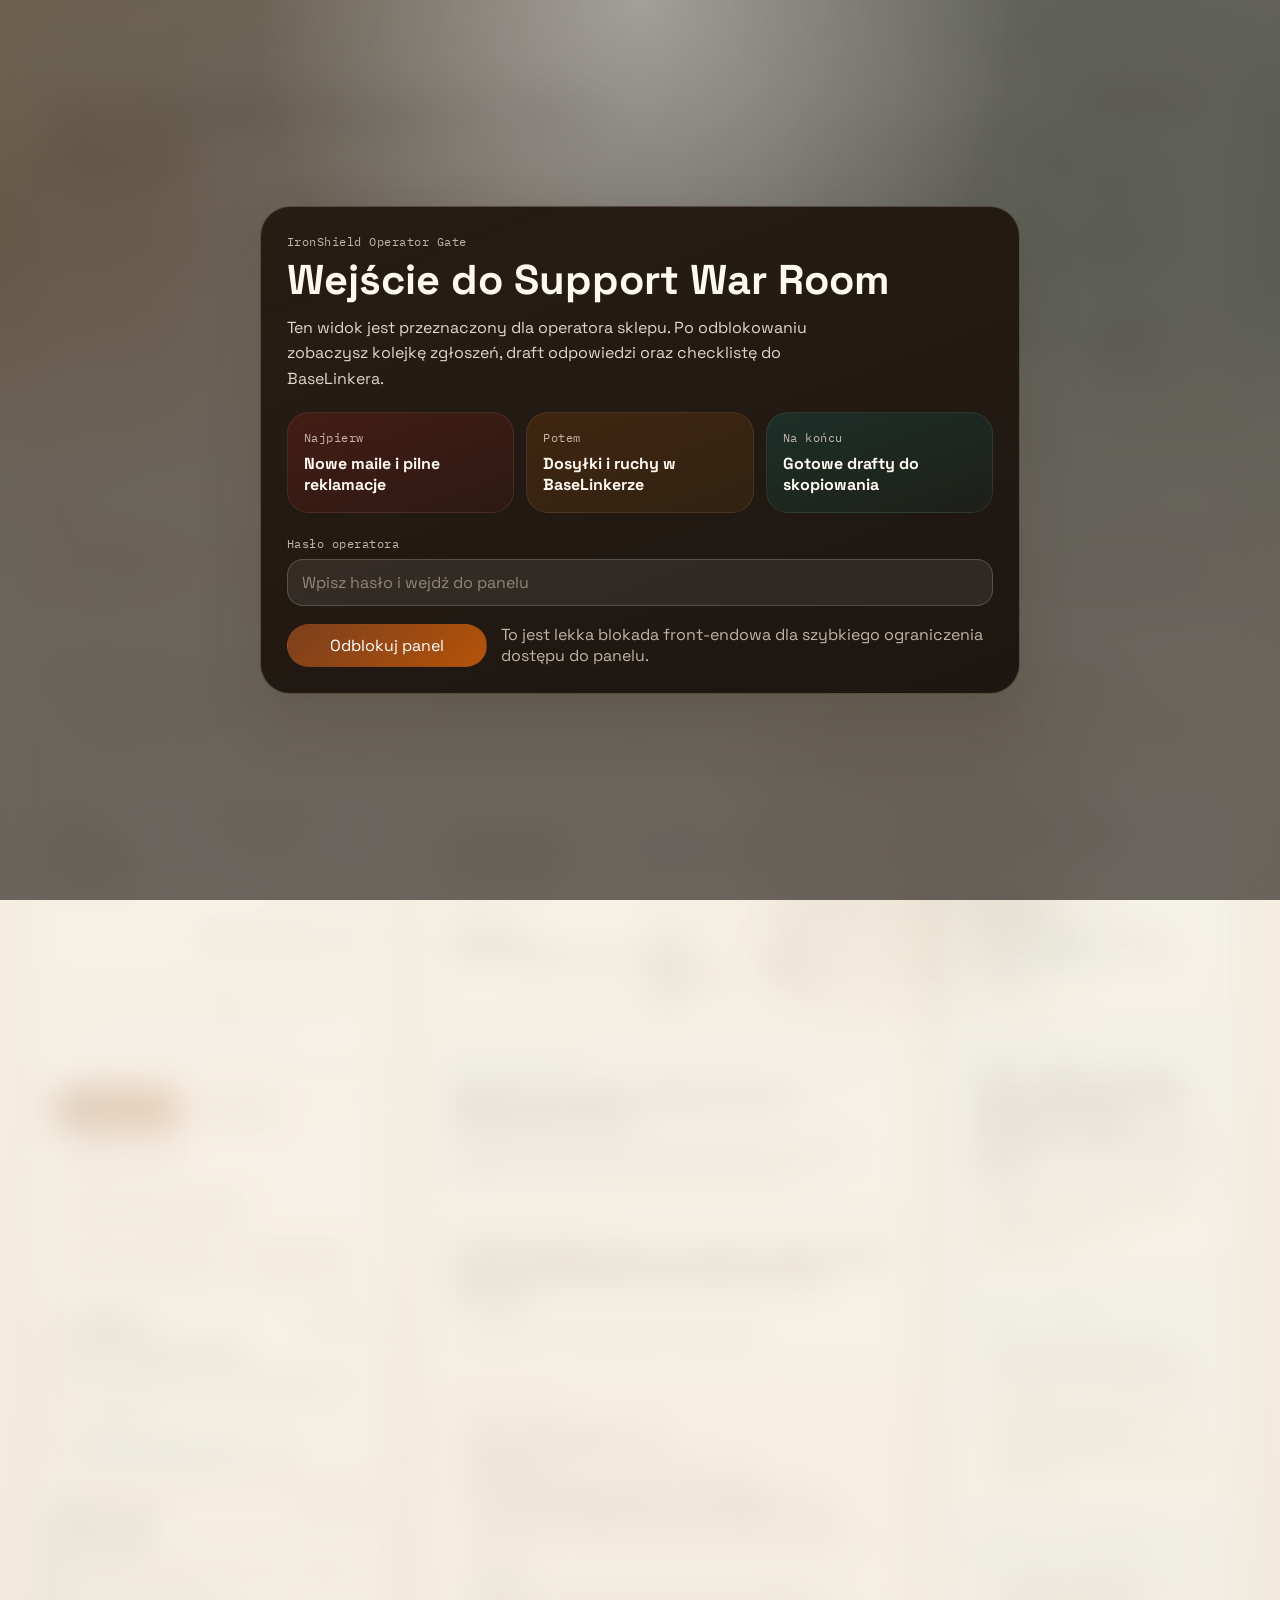
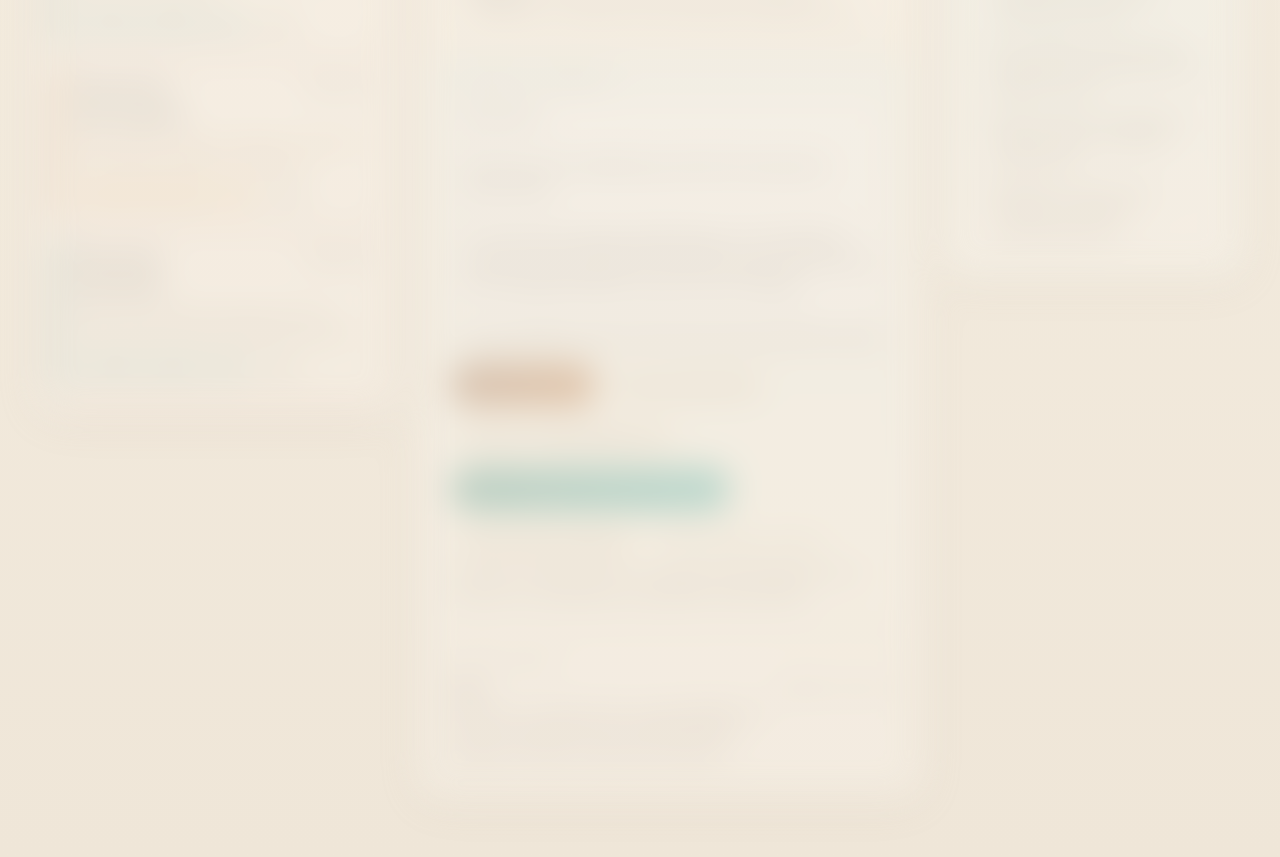
==== commit da08300e: "Add private snapshot import for real support tickets" ====
--- a/index.html
+++ b/index.html
@@ -132,10 +132,14 @@
               <h2>Kolejka klientow</h2>
             </div>
             <div class="queue-actions">
+              <button id="importSnapshotBtn" class="ghost-btn" type="button">Wczytaj prywatny snapshot</button>
+              <button id="clearSnapshotBtn" class="ghost-btn" type="button" hidden>Wroc do demo</button>
               <button id="syncNowBtn" class="ghost-btn" type="button">Odswiez dane</button>
               <button id="resetDemoBtn" class="ghost-btn" type="button">Reset lokalnych zmian</button>
             </div>
           </div>
+
+          <input id="importSnapshotInput" type="file" accept="application/json" hidden />
 
           <label class="search-box" for="searchInput">
             <span class="mini-label">Szukaj po mailu, numerze albo figurce</span>
--- a/styles.css
+++ b/styles.css
@@ -555,6 +555,11 @@
   background: rgba(180, 35, 24, 0.08);
 }
 
+#clearSnapshotBtn {
+  border-color: rgba(15, 118, 110, 0.18);
+  background: rgba(15, 118, 110, 0.08);
+}
+
 .ghost-btn:disabled {
   opacity: 0.6;
   cursor: wait;
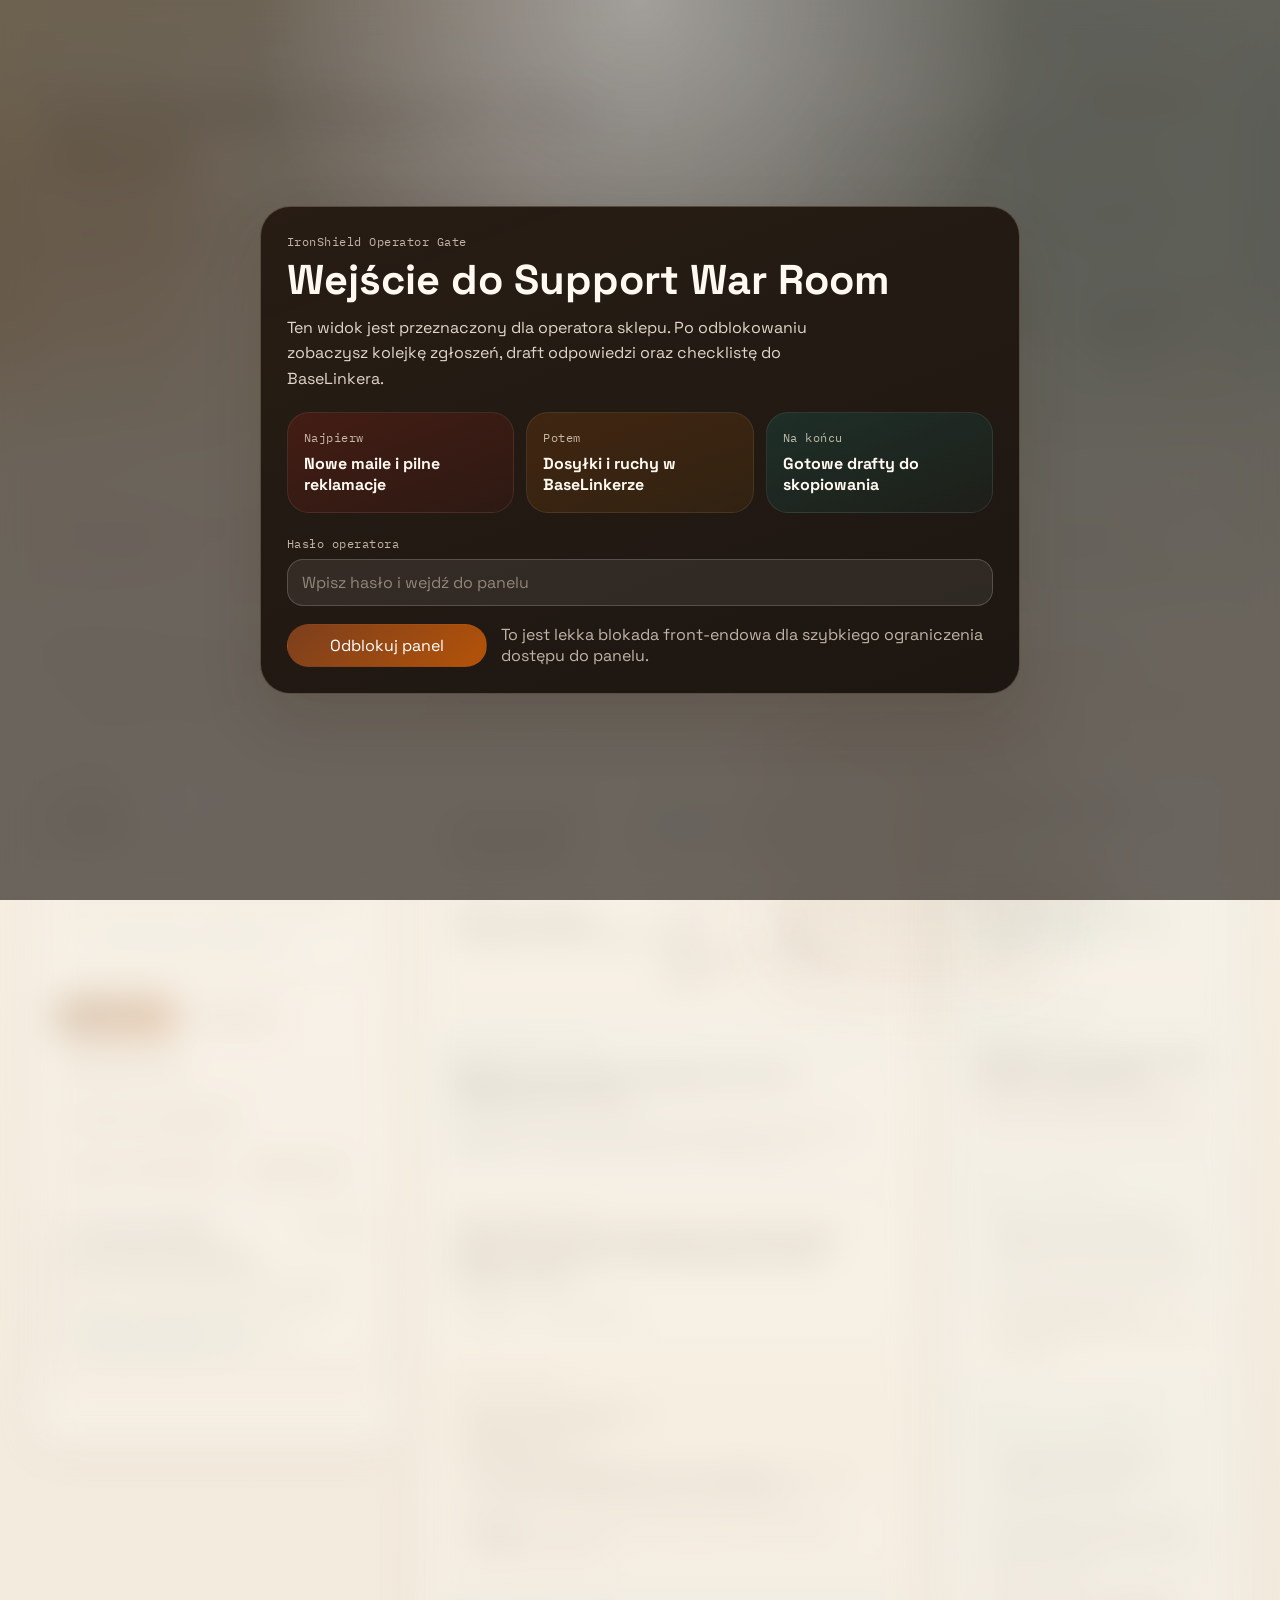
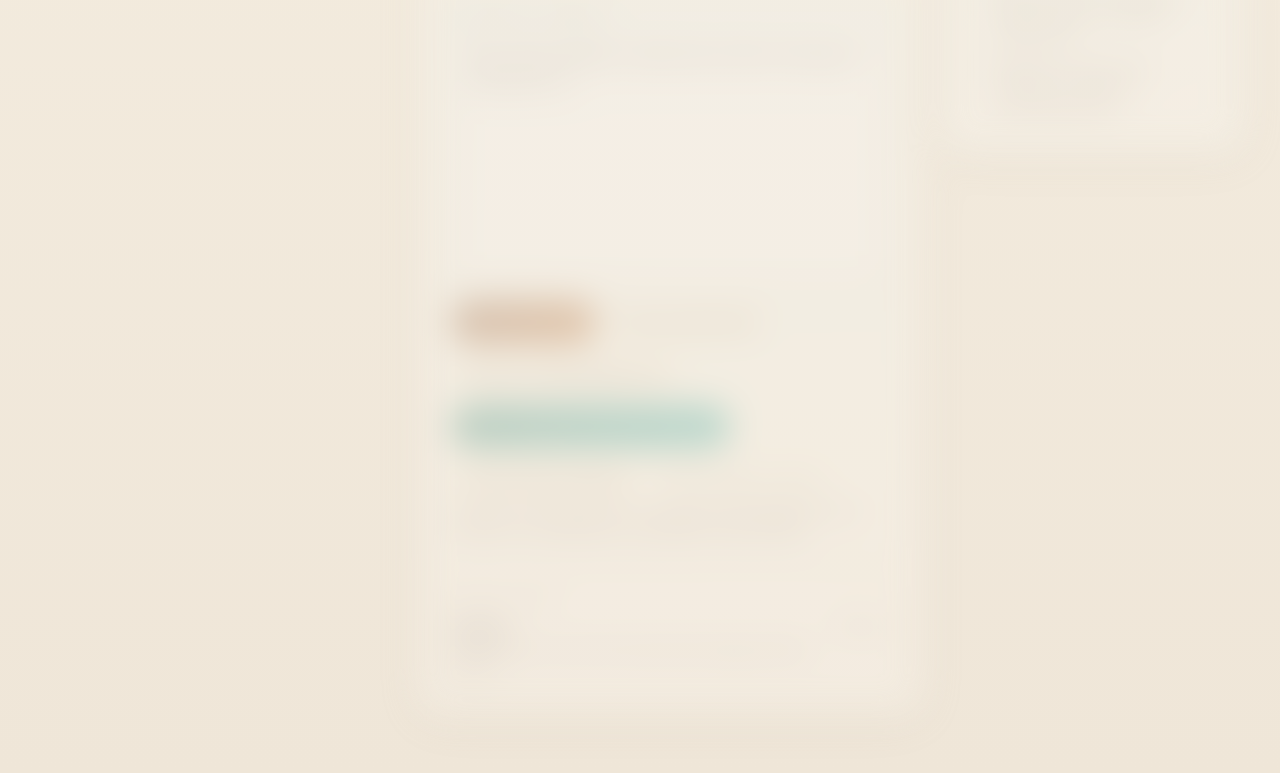
==== commit d311cc44: "Load real support tickets from encrypted feed" ====
--- a/index.html
+++ b/index.html
@@ -206,5 +206,6 @@
     <script src="support-config.js"></script>
     <script src="support-data.js"></script>
     <script src="app.js"></script>
+    <script src="secure-feed.js"></script>
   </body>
 </html>
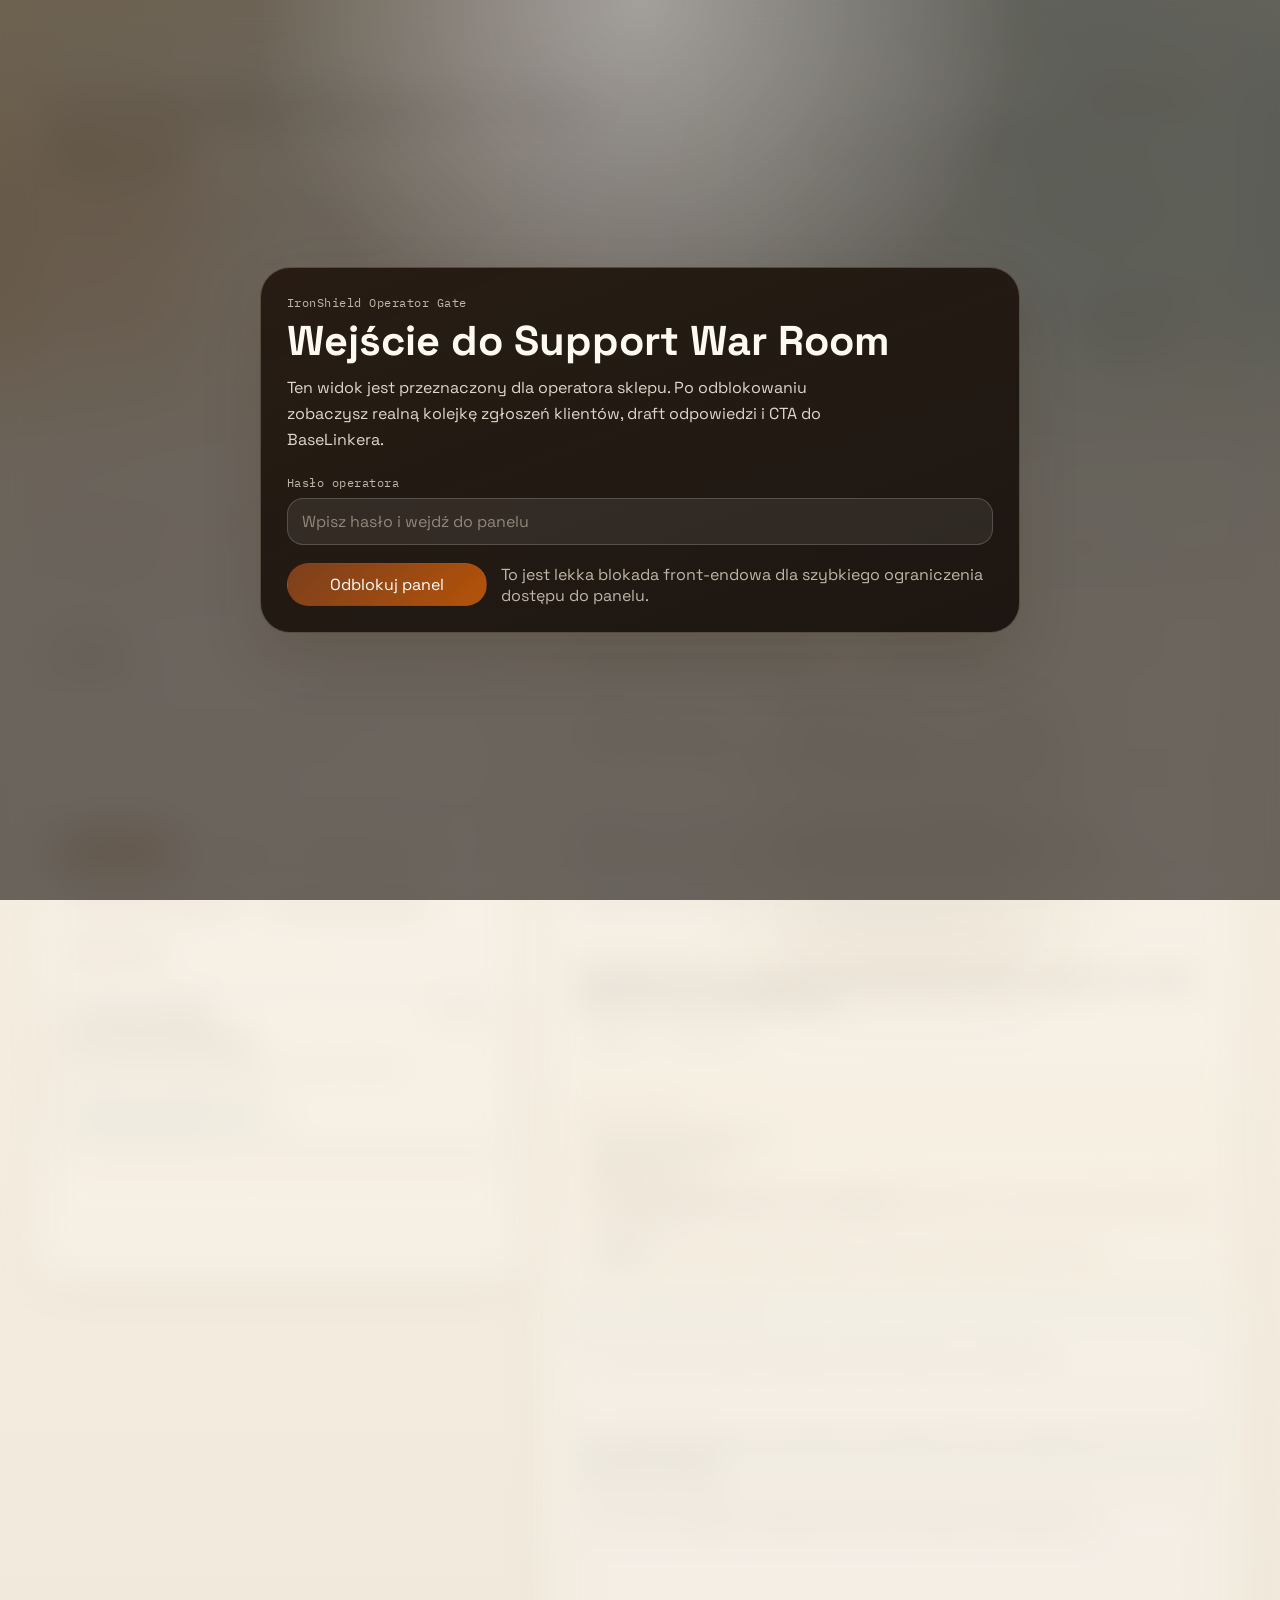
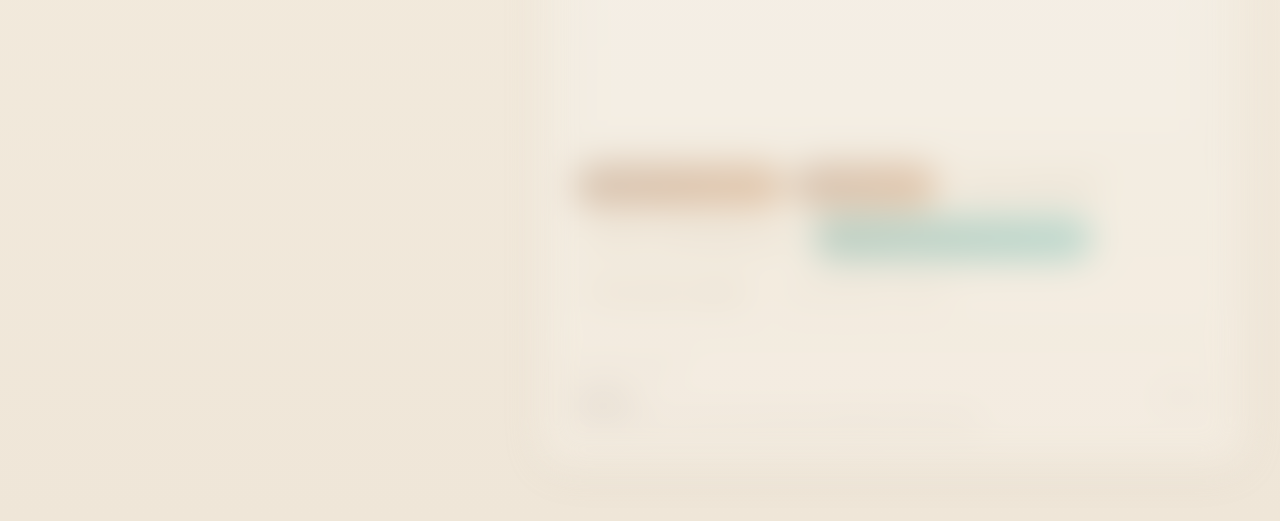
==== commit 53021bce: "Fix war room editor and simplify queue layout" ====
--- a/index.html
+++ b/index.html
@@ -22,24 +22,9 @@
         <p class="eyebrow">IronShield Operator Gate</p>
         <h2 id="authTitle">Wejście do Support War Room</h2>
         <p class="auth-lead">
-          Ten widok jest przeznaczony dla operatora sklepu. Po odblokowaniu zobaczysz kolejkę zgłoszeń,
-          draft odpowiedzi oraz checklistę do BaseLinkera.
+          Ten widok jest przeznaczony dla operatora sklepu. Po odblokowaniu zobaczysz realną kolejkę
+          zgłoszeń klientów, draft odpowiedzi i CTA do BaseLinkera.
         </p>
-
-        <div class="auth-grid">
-          <article class="auth-info auth-info-danger">
-            <p class="mini-label">Najpierw</p>
-            <strong>Nowe maile i pilne reklamacje</strong>
-          </article>
-          <article class="auth-info auth-info-warn">
-            <p class="mini-label">Potem</p>
-            <strong>Dosyłki i ruchy w BaseLinkerze</strong>
-          </article>
-          <article class="auth-info auth-info-accent">
-            <p class="mini-label">Na końcu</p>
-            <strong>Gotowe drafty do skopiowania</strong>
-          </article>
-        </div>
 
         <label class="auth-field" for="passcodeInput">
           <span class="mini-label">Hasło operatora</span>
@@ -66,8 +51,8 @@
           <p class="eyebrow">IronShield HQ</p>
           <h1>Customer Support War Room</h1>
           <p class="lead">
-            Publiczny dashboard demonstracyjny dla Twojego procesu supportowego:
-            kolejka spraw, draft odpowiedzi i checklista do BaseLinkera bez backendu.
+            Panel do obsługi klientów: kolejka spraw, draft odpowiedzi i konkretne CTA do dalszej
+            pracy w BaseLinkerze.
           </p>
         </div>
 
@@ -81,10 +66,10 @@
             <strong id="alertHeadline">Ladowanie...</strong>
           </div>
           <p id="alertSubline" class="muted">
-            To jest bezpieczna, hostowana wersja demo bez bezpośredniego dostępu do Gmaila.
+            Po odblokowaniu zobaczysz realne zgłoszenia klientów.
           </p>
           <p id="syncMeta" class="muted">
-            Panel odczytuje publiczny feed z repozytorium.
+            Panel ładuje feed klientów.
           </p>
 
           <div class="hero-meta">
@@ -106,24 +91,6 @@
 
       <section id="statsGrid" class="stats-grid"></section>
 
-      <section class="priority-guide">
-        <article class="guide-card guide-card-danger">
-          <p class="mini-label">Strefa czerwona</p>
-          <strong>Nowe maile i świeże zgłoszenia</strong>
-          <p>Zaczynasz tutaj. To są sprawy, które najbardziej potrzebują pierwszego ruchu.</p>
-        </article>
-        <article class="guide-card guide-card-warn">
-          <p class="mini-label">Strefa pomarańczowa</p>
-          <strong>BaseLinker, dosyłki i reklamacje</strong>
-          <p>Tu panel mówi Ci dokładnie co ręcznie ustawić, zanim poleci finalna odpowiedź.</p>
-        </article>
-        <article class="guide-card guide-card-accent">
-          <p class="mini-label">Strefa turkusowa</p>
-          <strong>Gotowe drafty i zamknięcie sprawy</strong>
-          <p>Na końcu kopiujesz lub domykasz temat, kiedy wszystko po Twojej stronie już jest ogarnięte.</p>
-        </article>
-      </section>
-
       <section class="workspace">
         <aside class="panel queue-panel">
           <div class="queue-head">
@@ -132,14 +99,10 @@
               <h2>Kolejka klientow</h2>
             </div>
             <div class="queue-actions">
-              <button id="importSnapshotBtn" class="ghost-btn" type="button">Wczytaj prywatny snapshot</button>
-              <button id="clearSnapshotBtn" class="ghost-btn" type="button" hidden>Wroc do demo</button>
               <button id="syncNowBtn" class="ghost-btn" type="button">Odswiez dane</button>
               <button id="resetDemoBtn" class="ghost-btn" type="button">Reset lokalnych zmian</button>
             </div>
           </div>
-
-          <input id="importSnapshotInput" type="file" accept="application/json" hidden />
 
           <label class="search-box" for="searchInput">
             <span class="mini-label">Szukaj po mailu, numerze albo figurce</span>
@@ -153,30 +116,14 @@
         <section class="panel detail-panel">
           <div id="detailView" class="detail-view"></div>
         </section>
+      </section>
 
-        <aside class="panel ops-panel">
-          <div>
-            <p class="eyebrow">Operator View</p>
-            <h2>Co Ty robisz dalej</h2>
-          </div>
-
-          <div id="opsSummary" class="ops-summary"></div>
-
-          <div class="ops-card">
-            <p class="mini-label">Alerty i workflow</p>
-            <ul id="opsChecklist" class="ops-list"></ul>
-          </div>
-
-          <div class="ops-card roadmap">
-            <p class="mini-label">Następny etap integracji</p>
-            <ul class="roadmap-list">
-              <li>Prywatny backend do czytania Gmaila poza publicznym repo.</li>
-              <li>Automatyczne tworzenie dosyłki lub replacementu w BaseLinkerze.</li>
-              <li>Status paczki zaciągany z BaseLinkera do widoku zgłoszenia.</li>
-              <li>Wysyłka maila wraca dopiero po spięciu prywatnego API.</li>
-            </ul>
-          </div>
-        </aside>
+      <section class="support-hooks" aria-hidden="true" hidden>
+        <button id="importSnapshotBtn" type="button">Hidden import</button>
+        <button id="clearSnapshotBtn" type="button">Hidden clear</button>
+        <input id="importSnapshotInput" type="file" accept="application/json" />
+        <div id="opsSummary"></div>
+        <ul id="opsChecklist"></ul>
       </section>
     </main>
 
@@ -207,5 +154,6 @@
     <script src="support-data.js"></script>
     <script src="app.js"></script>
     <script src="secure-feed.js"></script>
+    <script src="warroom-hotfix.js"></script>
   </body>
 </html>
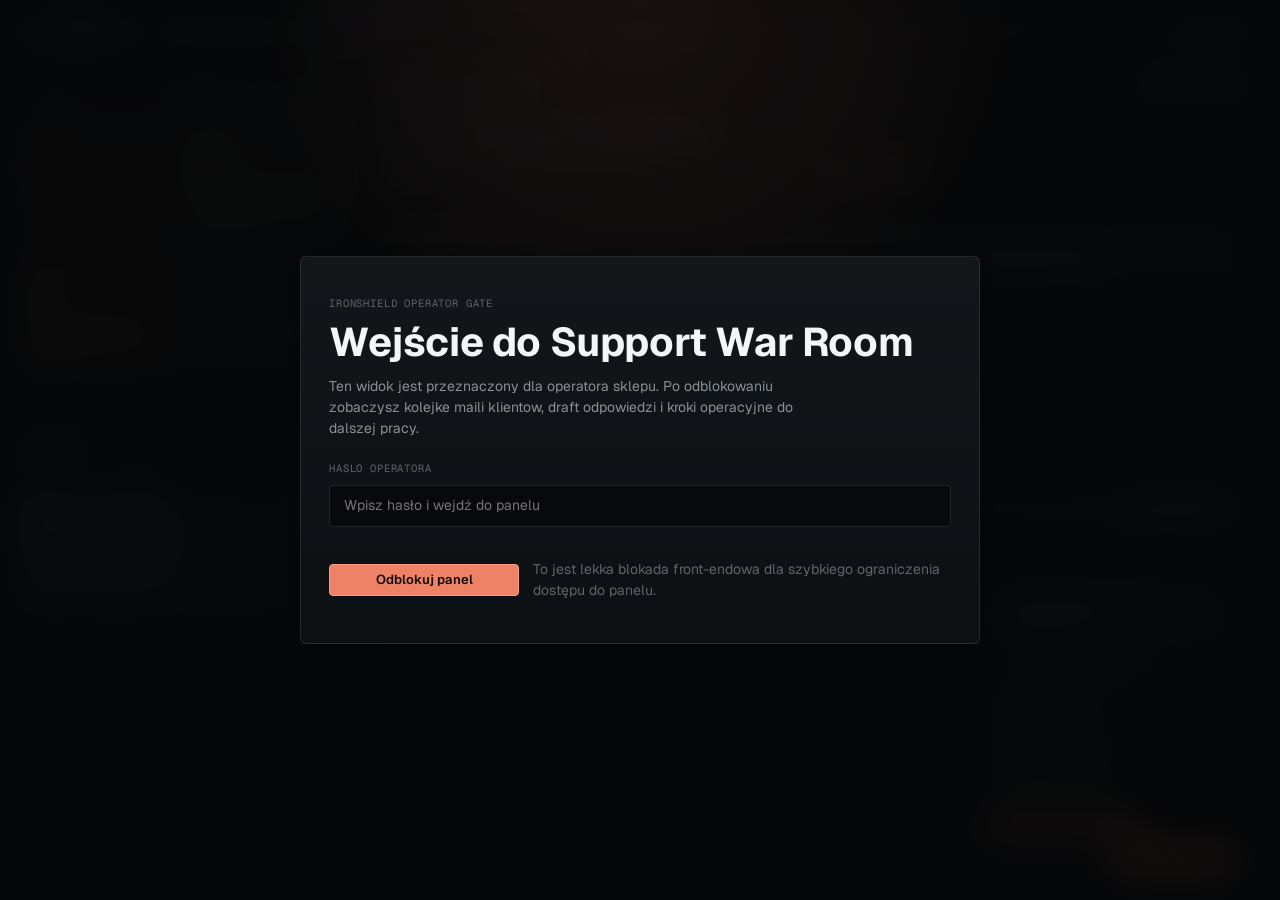
==== commit b623a91b: "Apply Email War Room design system" ====
--- a/index.html
+++ b/index.html
@@ -1,5 +1,5 @@
 <!doctype html>
-<html lang="pl">
+<html lang="pl" data-theme="dark" data-density="regular">
   <head>
     <meta charset="UTF-8" />
     <meta name="viewport" content="width=device-width, initial-scale=1.0" />
@@ -7,27 +7,26 @@
     <link rel="preconnect" href="https://fonts.googleapis.com" />
     <link rel="preconnect" href="https://fonts.gstatic.com" crossorigin />
     <link
-      href="https://fonts.googleapis.com/css2?family=Space+Grotesk:wght@400;500;700&family=IBM+Plex+Mono:wght@400;500&display=swap"
+      href="https://fonts.googleapis.com/css2?family=Geist:wght@400;500;600;700&family=Geist+Mono:wght@400;500&display=swap"
       rel="stylesheet"
     />
+    <link rel="stylesheet" href="design-system/tokens.css" />
+    <link rel="stylesheet" href="design-system/components.css" />
     <link rel="stylesheet" href="styles.css" />
+    <link rel="stylesheet" href="styles/surprise.css" />
   </head>
   <body class="locked">
-    <div class="terrain terrain-one"></div>
-    <div class="terrain terrain-two"></div>
-    <div class="terrain terrain-three"></div>
-
     <div id="authGate" class="auth-gate">
       <section class="auth-card" aria-labelledby="authTitle">
-        <p class="eyebrow">IronShield Operator Gate</p>
+        <p class="section-label">IronShield Operator Gate</p>
         <h2 id="authTitle">Wejście do Support War Room</h2>
         <p class="auth-lead">
-          Ten widok jest przeznaczony dla operatora sklepu. Po odblokowaniu zobaczysz realną kolejkę
-          zgłoszeń klientów, draft odpowiedzi i CTA do BaseLinkera.
+          Ten widok jest przeznaczony dla operatora sklepu. Po odblokowaniu zobaczysz kolejke
+          maili klientow, draft odpowiedzi i kroki operacyjne do dalszej pracy.
         </p>
 
         <label class="auth-field" for="passcodeInput">
-          <span class="mini-label">Hasło operatora</span>
+          <span class="section-label">Haslo operatora</span>
           <input
             id="passcodeInput"
             type="password"
@@ -37,83 +36,60 @@
         </label>
 
         <div class="auth-actions">
-          <button id="unlockBtn" class="action-btn primary auth-submit" type="button">Odblokuj panel</button>
-          <p id="authMessage" class="auth-message muted">
+          <button id="unlockBtn" class="btn btn-primary auth-submit" type="button">Odblokuj panel</button>
+          <p id="authMessage" class="auth-message">
             To jest lekka blokada front-endowa dla szybkiego ograniczenia dostępu do panelu.
           </p>
         </div>
       </section>
     </div>
 
-    <main id="appShell" class="shell">
-      <header class="panel hero">
-        <div class="hero-copy">
-          <p class="eyebrow">IronShield HQ</p>
-          <h1>Customer Support War Room</h1>
-          <p class="lead">
-            Panel do obsługi klientów: kolejka spraw, draft odpowiedzi i konkretne CTA do dalszej
-            pracy w BaseLinkerze.
-          </p>
-        </div>
-
-        <div class="alert-box">
-          <div class="hero-tools">
-            <p class="mini-label">Powiadomienia</p>
-            <button id="lockPanelBtn" class="ghost-btn lock-btn" type="button">Zablokuj panel</button>
-          </div>
-          <div class="alert-headline">
-            <span class="pulse-dot"></span>
+    <main id="appShell" class="app app-root">
+      <header class="topbar">
+        <div class="topbar-brand">
+          <span class="topbar-brand-shield">IS</span>
+          <span>IronShield</span>
+          <span class="topbar-brand-sep">/</span>
+          <span class="topbar-brand-sub">Support War Room</span>
+        </div>
+
+        <div class="topbar-feed">
+          <div class="topbar-feed-line">
+            <span class="feed-bullet"></span>
             <strong id="alertHeadline">Ladowanie...</strong>
           </div>
-          <p id="alertSubline" class="muted">
-            Po odblokowaniu zobaczysz realne zgłoszenia klientów.
-          </p>
-          <p id="syncMeta" class="muted">
-            Panel ładuje feed klientów.
-          </p>
-
-          <div class="hero-meta">
-            <div>
-              <span class="mini-label">Tryb teraz</span>
-              <strong id="runtimeModeLabel">GitHub Pages demo</strong>
-            </div>
-            <div>
-              <span class="mini-label">Co pokazuje</span>
-              <strong id="runtimeFeaturesLabel">Queue + draft + CTA</strong>
-            </div>
-            <div>
-              <span class="mini-label">Następny etap</span>
-              <strong id="runtimeNextStepLabel">Prywatny backend + BaseLinker</strong>
-            </div>
-          </div>
+          <p id="alertSubline" class="topbar-subline">Po odblokowaniu zobaczysz realne zgloszenia klientow.</p>
+          <p id="syncMeta" class="topbar-meta">Panel laduje feed klientow.</p>
+        </div>
+
+        <div class="topbar-actions">
+          <button id="tweaksToggleBtn" class="btn btn-ghost btn-sm" type="button">Tweaks</button>
+          <button id="syncNowBtn" class="btn btn-sm" type="button">Odswiez maile</button>
+          <button id="lockPanelBtn" class="btn btn-ghost btn-sm" type="button">Zablokuj panel</button>
         </div>
       </header>
 
-      <section id="statsGrid" class="stats-grid"></section>
-
-      <section class="workspace">
-        <aside class="panel queue-panel">
+      <section class="app-body">
+        <aside class="queue">
           <div class="queue-head">
-            <div>
-              <p class="eyebrow">Inbox Radar</p>
-              <h2>Kolejka klientow</h2>
-            </div>
-            <div class="queue-actions">
-              <button id="syncNowBtn" class="ghost-btn" type="button">Odswiez dane</button>
-              <button id="resetDemoBtn" class="ghost-btn" type="button">Reset lokalnych zmian</button>
-            </div>
-          </div>
-
-          <label class="search-box" for="searchInput">
-            <span class="mini-label">Szukaj po mailu, numerze albo figurce</span>
-            <input id="searchInput" type="search" placeholder="np. Moonblade / 4108 / Aria" />
+            <div class="queue-title">
+              <span class="section-label">Kolejka</span>
+              <span class="queue-title-count" id="queueTitleCount">0</span>
+            </div>
+            <p class="section-label queue-note">Najstarsze maile sa na gorze.</p>
+          </div>
+
+          <section id="statsGrid" class="stats-grid"></section>
+
+          <label class="queue-search" for="searchInput">
+            <input id="searchInput" class="queue-search-input" type="search" placeholder="Szukaj po kliencie, numerze albo figurce" />
           </label>
 
-          <div id="filterBar" class="filter-bar" aria-label="Filtry kolejek"></div>
-          <div id="ticketList" class="ticket-list"></div>
+          <div id="filterBar" class="queue-cats" aria-label="Filtry kolejek"></div>
+          <div id="ticketList" class="queue-list"></div>
         </aside>
 
-        <section class="panel detail-panel">
+        <section class="case-detail">
           <div id="detailView" class="detail-view"></div>
         </section>
       </section>
@@ -121,31 +97,121 @@
       <section class="support-hooks" aria-hidden="true" hidden>
         <button id="importSnapshotBtn" type="button">Hidden import</button>
         <button id="clearSnapshotBtn" type="button">Hidden clear</button>
+        <button id="resetDemoBtn" type="button">Hidden reset</button>
         <input id="importSnapshotInput" type="file" accept="application/json" />
         <div id="opsSummary"></div>
         <ul id="opsChecklist"></ul>
       </section>
+
+      <aside id="tweaksPanel" class="tweaks" aria-label="Panel ustawien widoku">
+        <div class="tweaks-header">
+          <span class="tweaks-title">Tweaks</span>
+          <button id="closeTweaksBtn" class="btn btn-ghost btn-sm btn-icon" type="button" aria-label="Zamknij panel tweaks">
+            x
+          </button>
+        </div>
+
+        <div class="tweaks-body">
+          <div class="tweak-row">
+            <span class="tweak-label">Motyw</span>
+            <div class="tweak-seg">
+              <button type="button" data-tweak-key="theme" data-tweak-value="dark">Dark</button>
+              <button type="button" data-tweak-key="theme" data-tweak-value="light">Light</button>
+            </div>
+          </div>
+
+          <div class="tweak-row">
+            <span class="tweak-label">Gestosc</span>
+            <div class="tweak-seg">
+              <button type="button" data-tweak-key="density" data-tweak-value="compact">Compact</button>
+              <button type="button" data-tweak-key="density" data-tweak-value="regular">Regular</button>
+              <button type="button" data-tweak-key="density" data-tweak-value="comfy">Comfy</button>
+            </div>
+          </div>
+
+          <div class="tweak-row">
+            <span class="tweak-label">Kolor akcentu</span>
+            <div class="tweak-swatches">
+              <button
+                type="button"
+                class="tweak-swatch"
+                data-tweak-key="accent"
+                data-tweak-value="ember"
+                style="background: oklch(0.72 0.14 35)"
+                aria-label="Ember"
+                title="Ember"
+              ></button>
+              <button
+                type="button"
+                class="tweak-swatch"
+                data-tweak-key="accent"
+                data-tweak-value="steel"
+                style="background: oklch(0.72 0.09 230)"
+                aria-label="Steel"
+                title="Steel"
+              ></button>
+              <button
+                type="button"
+                class="tweak-swatch"
+                data-tweak-key="accent"
+                data-tweak-value="moss"
+                style="background: oklch(0.72 0.11 150)"
+                aria-label="Moss"
+                title="Moss"
+              ></button>
+              <button
+                type="button"
+                class="tweak-swatch"
+                data-tweak-key="accent"
+                data-tweak-value="violet"
+                style="background: oklch(0.72 0.14 300)"
+                aria-label="Violet"
+                title="Violet"
+              ></button>
+            </div>
+          </div>
+
+          <div class="tweak-row">
+            <span class="tweak-label">Surprise</span>
+            <div class="tweak-seg">
+              <button type="button" data-tweak-key="surprise" data-tweak-value="none">Off</button>
+              <button type="button" data-tweak-key="surprise" data-tweak-value="cockpit">Cockpit</button>
+              <button type="button" data-tweak-key="surprise" data-tweak-value="focus">Focus</button>
+            </div>
+            <span class="tweak-help">
+              Cockpit dodaje subtelny HUD przy headerze. Focus ukrywa kolejke i zostawia tylko aktywna sprawe.
+            </span>
+          </div>
+        </div>
+      </aside>
     </main>
 
     <template id="statCardTemplate">
       <article class="stat-card">
-        <p class="mini-label"></p>
+        <p class="section-label"></p>
         <strong class="stat-value"></strong>
         <p class="stat-subtitle"></p>
       </article>
     </template>
 
     <template id="ticketCardTemplate">
-      <button class="ticket-card" type="button">
-        <div class="ticket-top">
-          <span class="ticket-name"></span>
-          <span class="ticket-age"></span>
-        </div>
-        <p class="ticket-subject"></p>
-        <p class="ticket-preview"></p>
-        <div class="ticket-meta">
-          <span class="ticket-status"></span>
-          <span class="ticket-order"></span>
+      <button class="queue-item" type="button">
+        <div class="queue-item-rail"></div>
+        <div class="queue-item-main">
+          <div class="queue-item-row1">
+            <span class="queue-item-subject"></span>
+            <span class="queue-item-time"></span>
+          </div>
+          <div class="queue-item-row2">
+            <span class="chip queue-chip"></span>
+            <span class="queue-item-from"></span>
+            <span class="queue-item-order"></span>
+          </div>
+          <div class="queue-item-row3">
+            <span class="waiting queue-waiting"></span>
+            <span class="queue-item-badge"></span>
+          </div>
+          <p class="queue-item-preview"></p>
         </div>
       </button>
     </template>
@@ -153,7 +219,5 @@
     <script src="support-config.js"></script>
     <script src="support-data.js"></script>
     <script src="app.js"></script>
-    <script src="secure-feed.js"></script>
-    <script src="warroom-hotfix.js"></script>
   </body>
 </html>
--- a/design-system/tokens.css
+++ b/design-system/tokens.css
@@ -0,0 +1,170 @@
+/* IronShield Support — Design Tokens */
+
+:root,
+[data-theme="dark"] {
+  /* Surfaces — zimna, lekko niebieskawa stal */
+  --bg-0: oklch(0.17 0.008 250);   /* canvas */
+  --bg-1: oklch(0.20 0.008 250);   /* panels */
+  --bg-2: oklch(0.23 0.010 250);   /* cards, inputs */
+  --bg-3: oklch(0.27 0.012 250);   /* hover / raised */
+  --bg-inset: oklch(0.14 0.008 250); /* wells */
+
+  /* Foreground */
+  --fg-0: oklch(0.97 0.005 250);   /* primary text */
+  --fg-1: oklch(0.82 0.008 250);   /* body */
+  --fg-2: oklch(0.65 0.010 250);   /* secondary */
+  --fg-3: oklch(0.50 0.010 250);   /* tertiary / placeholder */
+  --fg-4: oklch(0.38 0.010 250);   /* disabled */
+
+  /* Hairlines */
+  --line-1: oklch(1 0 0 / 0.06);
+  --line-2: oklch(1 0 0 / 0.10);
+  --line-3: oklch(1 0 0 / 0.16);
+
+  /* Brand accent — rozgrzane żelazo (ember) */
+  --ember: oklch(0.72 0.14 35);
+  --ember-dim: oklch(0.62 0.12 35);
+  --ember-bg: oklch(0.72 0.14 35 / 0.12);
+
+  /* Semantic */
+  --info:    oklch(0.72 0.11 230);
+  --success: oklch(0.74 0.13 150);
+  --warn:    oklch(0.80 0.13 80);
+  --danger:  oklch(0.68 0.17 25);
+
+  /* Category chips — dyskretne, tonalne */
+  --cat-missing-fg:     oklch(0.82 0.12 80);
+  --cat-missing-bg:     oklch(0.82 0.12 80 / 0.12);
+  --cat-damaged-fg:     oklch(0.72 0.17 25);
+  --cat-damaged-bg:     oklch(0.72 0.17 25 / 0.14);
+  --cat-shipping-fg:    oklch(0.75 0.11 230);
+  --cat-shipping-bg:    oklch(0.75 0.11 230 / 0.12);
+  --cat-replacement-fg: oklch(0.75 0.13 300);
+  --cat-replacement-bg: oklch(0.75 0.13 300 / 0.14);
+  --cat-other-fg:       oklch(0.75 0.010 250);
+  --cat-other-bg:       oklch(0.75 0.010 250 / 0.10);
+
+  /* Waiting state dots */
+  --waiting-client:   oklch(0.65 0.010 250); /* czekamy na klienta — spokojny */
+  --waiting-us:       oklch(0.75 0.15 60);   /* czekamy na nas — aktywny */
+
+  /* Radii — sharp, "iron" */
+  --r-1: 2px;
+  --r-2: 4px;
+  --r-3: 6px;
+  --r-pill: 999px;
+
+  /* Shadows */
+  --shadow-1: 0 1px 0 oklch(1 0 0 / 0.04) inset, 0 1px 2px oklch(0 0 0 / 0.4);
+  --shadow-2: 0 4px 16px oklch(0 0 0 / 0.35);
+
+  /* Spacing scale (4px base) */
+  --s-1: 4px;
+  --s-2: 8px;
+  --s-3: 12px;
+  --s-4: 16px;
+  --s-5: 20px;
+  --s-6: 24px;
+  --s-7: 32px;
+  --s-8: 40px;
+  --s-9: 56px;
+
+  /* Type */
+  --font-ui: "Geist", ui-sans-serif, -apple-system, "Segoe UI", Helvetica, Arial, sans-serif;
+  --font-mono: "Geist Mono", ui-monospace, "SF Mono", Menlo, Consolas, monospace;
+
+  --fs-11: 11px;
+  --fs-12: 12px;
+  --fs-13: 13px;
+  --fs-14: 14px;
+  --fs-16: 16px;
+  --fs-18: 18px;
+  --fs-22: 22px;
+  --fs-28: 28px;
+
+  --lh-tight: 1.15;
+  --lh-snug:  1.35;
+  --lh-normal: 1.5;
+
+  --tracking-tight: -0.01em;
+  --tracking-caps: 0.08em;
+
+  /* Density — overridden by [data-density] */
+  --row-h: 72px;
+  --pad-card: 16px;
+}
+
+[data-density="compact"] {
+  --row-h: 56px;
+  --pad-card: 12px;
+  --s-4: 12px;
+}
+
+[data-density="comfy"] {
+  --row-h: 88px;
+  --pad-card: 20px;
+}
+
+[data-theme="light"] {
+  --bg-0: oklch(0.985 0.003 250);
+  --bg-1: oklch(0.97 0.004 250);
+  --bg-2: oklch(0.945 0.005 250);
+  --bg-3: oklch(0.91 0.006 250);
+  --bg-inset: oklch(0.99 0.002 250);
+
+  --fg-0: oklch(0.18 0.010 250);
+  --fg-1: oklch(0.30 0.010 250);
+  --fg-2: oklch(0.45 0.010 250);
+  --fg-3: oklch(0.58 0.010 250);
+  --fg-4: oklch(0.70 0.010 250);
+
+  --line-1: oklch(0 0 0 / 0.06);
+  --line-2: oklch(0 0 0 / 0.10);
+  --line-3: oklch(0 0 0 / 0.16);
+
+  --ember:     oklch(0.55 0.16 35);
+  --ember-dim: oklch(0.48 0.14 35);
+  --ember-bg:  oklch(0.55 0.16 35 / 0.10);
+
+  --cat-missing-fg:     oklch(0.52 0.14 80);
+  --cat-missing-bg:     oklch(0.52 0.14 80 / 0.10);
+  --cat-damaged-fg:     oklch(0.52 0.17 25);
+  --cat-damaged-bg:     oklch(0.52 0.17 25 / 0.10);
+  --cat-shipping-fg:    oklch(0.50 0.13 230);
+  --cat-shipping-bg:    oklch(0.50 0.13 230 / 0.10);
+  --cat-replacement-fg: oklch(0.50 0.15 300);
+  --cat-replacement-bg: oklch(0.50 0.15 300 / 0.10);
+  --cat-other-fg:       oklch(0.45 0.010 250);
+  --cat-other-bg:       oklch(0.45 0.010 250 / 0.08);
+
+  --shadow-1: 0 1px 0 oklch(1 0 0 / 0.8) inset, 0 1px 2px oklch(0 0 0 / 0.06);
+  --shadow-2: 0 6px 24px oklch(0 0 0 / 0.08);
+}
+
+/* Base reset */
+*, *::before, *::after { box-sizing: border-box; }
+html, body { margin: 0; padding: 0; }
+body {
+  background: var(--bg-0);
+  color: var(--fg-1);
+  font-family: var(--font-ui);
+  font-size: var(--fs-14);
+  line-height: var(--lh-normal);
+  -webkit-font-smoothing: antialiased;
+  font-feature-settings: "ss01", "cv11";
+  text-rendering: optimizeLegibility;
+}
+button { font: inherit; color: inherit; background: none; border: 0; cursor: pointer; padding: 0; }
+input, textarea { font: inherit; color: inherit; }
+::selection { background: var(--ember-bg); color: var(--fg-0); }
+
+/* Scrollbar */
+::-webkit-scrollbar { width: 10px; height: 10px; }
+::-webkit-scrollbar-track { background: transparent; }
+::-webkit-scrollbar-thumb {
+  background: var(--line-2);
+  border-radius: var(--r-pill);
+  border: 2px solid transparent;
+  background-clip: padding-box;
+}
+::-webkit-scrollbar-thumb:hover { background: var(--line-3); background-clip: padding-box; border: 2px solid transparent; }
--- a/design-system/components.css
+++ b/design-system/components.css
@@ -0,0 +1,170 @@
+/* IronShield — Components */
+
+/* ===== Chip (category) ===== */
+.chip {
+  display: inline-flex;
+  align-items: center;
+  gap: 6px;
+  height: 20px;
+  padding: 0 8px;
+  font-family: var(--font-mono);
+  font-size: 10.5px;
+  letter-spacing: var(--tracking-caps);
+  text-transform: uppercase;
+  border-radius: var(--r-1);
+  white-space: nowrap;
+}
+.chip::before {
+  content: "";
+  width: 5px; height: 5px;
+  border-radius: var(--r-pill);
+  background: currentColor;
+}
+.chip[data-cat="missing"]     { color: var(--cat-missing-fg);     background: var(--cat-missing-bg); }
+.chip[data-cat="damaged"]     { color: var(--cat-damaged-fg);     background: var(--cat-damaged-bg); }
+.chip[data-cat="shipping"]    { color: var(--cat-shipping-fg);    background: var(--cat-shipping-bg); }
+.chip[data-cat="replacement"] { color: var(--cat-replacement-fg); background: var(--cat-replacement-bg); }
+.chip[data-cat="other"]       { color: var(--cat-other-fg);       background: var(--cat-other-bg); }
+
+/* ===== Waiting indicator ===== */
+.waiting {
+  display: inline-flex; align-items: center; gap: 6px;
+  font-family: var(--font-mono); font-size: 10.5px;
+  letter-spacing: var(--tracking-caps); text-transform: uppercase;
+  color: var(--fg-2);
+}
+.waiting::before {
+  content: ""; width: 6px; height: 6px; border-radius: var(--r-pill);
+  background: var(--waiting-client);
+  box-shadow: 0 0 0 2px oklch(1 0 0 / 0.04);
+}
+.waiting[data-waiting="us"]::before {
+  background: var(--waiting-us);
+  box-shadow: 0 0 0 0 var(--waiting-us);
+  animation: pulse 2s ease-in-out infinite;
+}
+@keyframes pulse {
+  0%, 100% { box-shadow: 0 0 0 0 oklch(0.75 0.15 60 / 0.5); }
+  50%      { box-shadow: 0 0 0 4px oklch(0.75 0.15 60 / 0); }
+}
+
+/* ===== Button ===== */
+.btn {
+  display: inline-flex; align-items: center; justify-content: center; gap: 8px;
+  height: 32px; padding: 0 12px;
+  font-size: var(--fs-13); font-weight: 500;
+  color: var(--fg-1);
+  background: var(--bg-2);
+  border: 1px solid var(--line-2);
+  border-radius: var(--r-2);
+  transition: background 120ms, border-color 120ms, color 120ms;
+  user-select: none;
+}
+.btn:hover { background: var(--bg-3); border-color: var(--line-3); color: var(--fg-0); }
+.btn:active { background: var(--bg-2); }
+.btn[disabled] { color: var(--fg-4); background: var(--bg-1); cursor: not-allowed; border-color: var(--line-1); }
+
+.btn-primary {
+  background: var(--ember);
+  color: oklch(0.15 0.01 35);
+  border-color: oklch(0.80 0.14 35);
+  font-weight: 600;
+}
+.btn-primary:hover { background: oklch(0.78 0.14 35); border-color: oklch(0.85 0.14 35); color: oklch(0.12 0.01 35); }
+.btn-primary[disabled] { background: var(--bg-2); color: var(--fg-4); border-color: var(--line-1); }
+
+.btn-ghost { background: transparent; border-color: transparent; color: var(--fg-2); }
+.btn-ghost:hover { background: var(--bg-2); color: var(--fg-0); border-color: var(--line-1); }
+
+.btn-sm { height: 26px; padding: 0 10px; font-size: var(--fs-12); }
+.btn-icon { width: 32px; padding: 0; }
+.btn-icon.btn-sm { width: 26px; }
+
+/* ===== Input / textarea ===== */
+.input, .textarea {
+  width: 100%;
+  background: var(--bg-inset);
+  color: var(--fg-0);
+  border: 1px solid var(--line-2);
+  border-radius: var(--r-2);
+  padding: 10px 12px;
+  font-size: var(--fs-13);
+  line-height: var(--lh-snug);
+  outline: none;
+  transition: border-color 120ms, background 120ms;
+  font-family: var(--font-ui);
+}
+.textarea { resize: vertical; min-height: 120px; font-family: var(--font-ui); }
+.input:focus, .textarea:focus { border-color: var(--ember); background: var(--bg-2); }
+.input::placeholder, .textarea::placeholder { color: var(--fg-3); }
+
+/* ===== Kbd ===== */
+.kbd {
+  display: inline-flex; align-items: center; justify-content: center;
+  min-width: 20px; height: 20px; padding: 0 5px;
+  font-family: var(--font-mono); font-size: 11px;
+  background: var(--bg-2); border: 1px solid var(--line-2);
+  border-bottom-width: 2px;
+  border-radius: 3px; color: var(--fg-2);
+}
+
+/* ===== Section label ===== */
+.section-label {
+  font-family: var(--font-mono);
+  font-size: 10.5px;
+  letter-spacing: var(--tracking-caps);
+  text-transform: uppercase;
+  color: var(--fg-3);
+}
+
+/* ===== Divider ===== */
+.divider { height: 1px; background: var(--line-1); }
+.divider-v { width: 1px; background: var(--line-1); align-self: stretch; }
+
+/* ===== Copy pill (quick copy) ===== */
+.copy-pill {
+  display: inline-flex; align-items: center; gap: 8px;
+  height: 26px; padding: 0 4px 0 10px;
+  background: var(--bg-2);
+  border: 1px solid var(--line-1);
+  border-radius: var(--r-2);
+  font-family: var(--font-mono);
+  font-size: 12px;
+  color: var(--fg-0);
+  cursor: pointer;
+  transition: border-color 120ms, background 120ms;
+}
+.copy-pill:hover { border-color: var(--line-3); background: var(--bg-3); }
+.copy-pill .copy-pill-icon {
+  display: inline-flex; width: 18px; height: 18px;
+  align-items: center; justify-content: center;
+  color: var(--fg-3);
+  border-left: 1px solid var(--line-1);
+  padding-left: 6px; margin-left: 2px;
+}
+.copy-pill.copied { border-color: var(--success); color: var(--success); }
+
+/* ===== Checkbox ===== */
+.check {
+  appearance: none;
+  width: 16px; height: 16px; flex-shrink: 0;
+  border: 1px solid var(--line-3);
+  border-radius: 3px;
+  background: var(--bg-inset);
+  cursor: pointer;
+  position: relative;
+  transition: background 120ms, border-color 120ms;
+}
+.check:checked {
+  background: var(--ember);
+  border-color: var(--ember);
+}
+.check:checked::after {
+  content: "";
+  position: absolute;
+  left: 4px; top: 1px;
+  width: 5px; height: 9px;
+  border: solid oklch(0.15 0.01 35);
+  border-width: 0 2px 2px 0;
+  transform: rotate(45deg);
+}
--- a/styles.css
+++ b/styles.css
@@ -1,89 +1,22 @@
-:root {
-  --bg: #f6efe3;
-  --panel: rgba(255, 249, 240, 0.86);
-  --panel-strong: #fffaf2;
-  --line: #d8cab6;
-  --line-strong: #a8885d;
-  --text: #20170f;
-  --muted: #625649;
-  --accent: #7c3f1d;
-  --accent-2: #0f766e;
-  --accent-3: #b45309;
-  --danger: #b42318;
-  --danger-soft: rgba(180, 35, 24, 0.12);
-  --warn-soft: rgba(245, 158, 11, 0.15);
-  --accent-soft: rgba(15, 118, 110, 0.13);
-  --success: #157347;
-  --shadow: 0 20px 45px rgba(49, 31, 8, 0.08);
-  --shadow-strong: 0 26px 60px rgba(49, 31, 8, 0.16);
-}
-
-* {
-  box-sizing: border-box;
-}
-
-html {
-  scroll-behavior: smooth;
-}
-
-body {
-  margin: 0;
-  min-height: 100vh;
-  color: var(--text);
-  background:
-    radial-gradient(circle at top left, rgba(253, 224, 160, 0.55), transparent 24%),
-    radial-gradient(circle at 82% 8%, rgba(38, 166, 154, 0.18), transparent 22%),
-    linear-gradient(180deg, #f9f3e7 0%, #efe6d8 100%);
-  font-family: "Space Grotesk", sans-serif;
+.muted {
+  color: var(--fg-3);
 }
 
 body.locked {
   overflow: hidden;
-}
-
-.terrain {
-  position: fixed;
-  inset: auto;
-  z-index: -1;
-  filter: blur(48px);
-  opacity: 0.6;
-}
-
-.terrain-one {
-  width: 260px;
-  height: 260px;
-  background: rgba(180, 83, 9, 0.26);
-  left: -50px;
-  top: 120px;
-}
-
-.terrain-two {
-  width: 340px;
-  height: 340px;
-  background: rgba(15, 118, 110, 0.16);
-  right: -80px;
-  top: 20px;
-}
-
-.terrain-three {
-  width: 280px;
-  height: 280px;
-  background: rgba(127, 79, 36, 0.15);
-  right: 18%;
-  bottom: -80px;
 }
 
 .auth-gate {
   position: fixed;
   inset: 0;
-  z-index: 20;
+  z-index: 30;
   display: grid;
   place-items: center;
   padding: 24px;
   background:
-    radial-gradient(circle at top, rgba(255, 255, 255, 0.38), transparent 35%),
-    rgba(21, 16, 11, 0.62);
-  backdrop-filter: blur(14px);
+    radial-gradient(circle at top, oklch(from var(--ember) l c h / 0.08), transparent 35%),
+    oklch(0 0 0 / 0.55);
+  backdrop-filter: blur(10px);
 }
 
 .auth-gate[hidden] {
@@ -91,86 +24,47 @@
 }
 
 .auth-card {
-  width: min(760px, 100%);
-  padding: 26px;
-  border-radius: 30px;
-  border: 1px solid rgba(255, 237, 213, 0.24);
-  background:
-    linear-gradient(160deg, rgba(40, 29, 20, 0.94), rgba(28, 22, 18, 0.9)),
-    #20170f;
-  color: #fff9f1;
-  box-shadow: var(--shadow-strong);
-}
-
-.auth-card .eyebrow,
-.auth-card .mini-label,
-.auth-card .muted {
-  color: rgba(255, 241, 224, 0.72);
+  width: min(680px, 100%);
+  padding: 28px;
+  border-radius: var(--r-3);
+  border: 1px solid var(--line-2);
+  background: linear-gradient(180deg, var(--bg-1), var(--bg-0));
+  box-shadow: var(--shadow-2);
 }
 
 .auth-card h2 {
-  margin-top: 10px;
-  font-size: clamp(1.8rem, 4vw, 2.6rem);
+  margin: 10px 0 0;
+  font-size: clamp(28px, 4vw, 40px);
   line-height: 1;
+  color: var(--fg-0);
+  letter-spacing: var(--tracking-tight);
 }
 
 .auth-lead {
-  margin-top: 14px;
+  margin: 14px 0 0;
+  color: var(--fg-2);
   max-width: 54ch;
-  color: rgba(255, 245, 232, 0.86);
-  line-height: 1.6;
-}
-
-.auth-grid {
-  margin-top: 20px;
-  display: grid;
-  grid-template-columns: repeat(3, 1fr);
-  gap: 12px;
-}
-
-.auth-info,
-.guide-card {
-  padding: 16px;
-  border-radius: 22px;
-  border: 1px solid rgba(255, 255, 255, 0.08);
-}
-
-.auth-info strong,
-.guide-card strong {
-  display: block;
-  margin-top: 8px;
-  line-height: 1.35;
-}
-
-.auth-info-danger,
-.guide-card-danger {
-  background: linear-gradient(160deg, rgba(180, 35, 24, 0.22), rgba(180, 35, 24, 0.08));
-}
-
-.auth-info-warn,
-.guide-card-warn {
-  background: linear-gradient(160deg, rgba(180, 83, 9, 0.2), rgba(245, 158, 11, 0.08));
-}
-
-.auth-info-accent,
-.guide-card-accent {
-  background: linear-gradient(160deg, rgba(15, 118, 110, 0.24), rgba(15, 118, 110, 0.08));
 }
 
 .auth-field {
-  margin-top: 22px;
   display: grid;
   gap: 8px;
+  margin-top: 22px;
 }
 
 .auth-field input {
-  border-color: rgba(255, 255, 255, 0.18);
-  background: rgba(255, 255, 255, 0.08);
-  color: #fff9f1;
-}
-
-.auth-field input::placeholder {
-  color: rgba(255, 241, 224, 0.46);
+  width: 100%;
+  min-height: 42px;
+  padding: 0 14px;
+  border-radius: var(--r-2);
+  border: 1px solid var(--line-2);
+  background: var(--bg-inset);
+  color: var(--fg-0);
+  outline: none;
+}
+
+.auth-field input:focus {
+  border-color: var(--ember);
 }
 
 .auth-actions {
@@ -181,810 +75,1214 @@
 }
 
 .auth-submit {
-  min-width: 200px;
+  min-width: 190px;
 }
 
 .auth-message {
   min-height: 1.4em;
+  color: var(--fg-3);
 }
 
 .auth-message[data-mode="error"] {
-  color: #fecaca;
+  color: var(--danger);
 }
 
 .auth-message[data-mode="info"] {
-  color: #fde68a;
-}
-
-.shell {
-  width: min(1460px, 96vw);
-  margin: 22px auto 40px;
+  color: var(--ember);
+}
+
+.app {
   display: grid;
-  gap: 18px;
-  transition: filter 0.28s ease, transform 0.28s ease, opacity 0.28s ease;
-}
-
-body.locked .shell {
+  grid-template-rows: 48px 1fr;
+  height: 100vh;
+  overflow: hidden;
+  transition: filter 180ms ease, opacity 180ms ease;
+}
+
+body.locked .app {
   filter: blur(18px);
-  transform: scale(0.985);
-  opacity: 0.26;
-}
-
-.panel,
-.stat-card,
-.ticket-card {
-  border: 1px solid rgba(189, 169, 138, 0.82);
-  background: var(--panel);
-  backdrop-filter: blur(14px);
-  border-radius: 24px;
-  box-shadow: var(--shadow);
-}
-
-.panel {
-  padding: 18px;
-}
-
-.hero {
+  opacity: 0.22;
+  pointer-events: none;
+}
+
+.topbar {
+  display: flex;
+  align-items: center;
+  justify-content: space-between;
+  gap: 20px;
+  padding: 0 16px;
+  background: var(--bg-1);
+  border-bottom: 1px solid var(--line-1);
+  position: relative;
+  z-index: 10;
+}
+
+.topbar-brand {
+  display: flex;
+  align-items: center;
+  gap: 10px;
+  font-family: var(--font-mono);
+  font-size: 12px;
+  letter-spacing: var(--tracking-caps);
+  text-transform: uppercase;
+  color: var(--fg-0);
+  font-weight: 600;
+  white-space: nowrap;
+}
+
+.topbar-brand-shield {
+  min-width: 22px;
+  height: 22px;
+  display: inline-flex;
+  align-items: center;
+  justify-content: center;
+  background: linear-gradient(180deg, oklch(0.35 0.015 250), oklch(0.22 0.012 250));
+  border: 1px solid var(--line-3);
+  border-radius: var(--r-1);
+  color: var(--ember);
+  box-shadow: var(--shadow-1);
+  font-size: 10px;
+}
+
+.topbar-brand-sep {
+  color: var(--fg-4);
+}
+
+.topbar-brand-sub {
+  color: var(--fg-2);
+  font-weight: 500;
+}
+
+.topbar-feed {
+  min-width: 0;
+  display: flex;
+  flex-direction: column;
+  gap: 2px;
+  flex: 1;
+}
+
+.topbar-feed-line {
+  display: flex;
+  align-items: center;
+  gap: 8px;
+  color: var(--fg-0);
+  min-width: 0;
+}
+
+.topbar-feed-line strong {
+  overflow: hidden;
+  text-overflow: ellipsis;
+  white-space: nowrap;
+}
+
+.feed-bullet {
+  width: 8px;
+  height: 8px;
+  border-radius: var(--r-pill);
+  background: var(--success);
+  flex-shrink: 0;
+}
+
+.topbar-subline,
+.topbar-meta {
+  margin: 0;
+  font-size: 11px;
+  color: var(--fg-3);
+  white-space: nowrap;
+  overflow: hidden;
+  text-overflow: ellipsis;
+}
+
+.topbar-actions {
+  display: flex;
+  align-items: center;
+  gap: 6px;
+}
+
+.app-body {
   display: grid;
-  grid-template-columns: minmax(0, 1.2fr) minmax(340px, 0.8fr);
-  gap: 18px;
+  grid-template-columns: 360px 1fr;
+  height: calc(100vh - 48px);
   overflow: hidden;
-  position: relative;
-}
-
-.hero::after {
-  content: "";
-  position: absolute;
-  inset: auto -10% -30% auto;
-  width: 320px;
-  height: 320px;
-  background: radial-gradient(circle, rgba(180, 83, 9, 0.12), transparent 62%);
-  pointer-events: none;
-}
-
-.hero-copy {
-  max-width: 720px;
-}
-
-.hero-tools {
+}
+
+[data-density="compact"] .app-body {
+  grid-template-columns: 320px 1fr;
+}
+
+[data-density="comfy"] .app-body {
+  grid-template-columns: 400px 1fr;
+}
+
+.queue {
+  border-right: 1px solid var(--line-1);
+  background: linear-gradient(180deg, var(--bg-1), var(--bg-0));
+  display: flex;
+  flex-direction: column;
+  overflow: hidden;
+}
+
+.queue-head {
   display: flex;
   align-items: center;
   justify-content: space-between;
   gap: 12px;
-}
-
-.eyebrow,
-.mini-label {
-  margin: 0;
-  color: var(--muted);
-  font-family: "IBM Plex Mono", monospace;
-  font-size: 0.78rem;
-  letter-spacing: 0.04em;
-}
-
-h1,
-h2,
-h3,
-p {
-  margin: 0;
-}
-
-h1 {
-  margin-top: 10px;
-  font-size: clamp(1.9rem, 4vw, 3.6rem);
-  line-height: 0.98;
-}
-
-h2 {
-  margin-top: 8px;
-  font-size: 1.25rem;
-}
-
-.lead,
-.muted,
-.ticket-preview,
-.detail-copy,
-.ops-summary p,
-.timeline-item p,
-.composer-note {
-  color: var(--muted);
-}
-
-.lead {
-  margin-top: 14px;
-  max-width: 52ch;
-  line-height: 1.55;
-}
-
-.alert-box {
-  position: relative;
-  display: grid;
-  gap: 14px;
-  align-content: start;
-  padding: 18px;
-  border-radius: 22px;
-  border: 1px solid rgba(127, 79, 36, 0.18);
-  background:
-    linear-gradient(145deg, rgba(255, 250, 242, 0.95), rgba(250, 239, 223, 0.88)),
-    #fff;
-}
-
-.alert-headline {
-  display: flex;
-  align-items: center;
-  gap: 10px;
-  font-size: 1.05rem;
-}
-
-.pulse-dot {
-  width: 11px;
-  height: 11px;
-  border-radius: 999px;
-  background: linear-gradient(180deg, #22c55e, #15803d);
-  box-shadow: 0 0 0 0 rgba(34, 197, 94, 0.55);
-  animation: pulse 1.8s infinite;
-}
-
-@keyframes pulse {
-  0% {
-    box-shadow: 0 0 0 0 rgba(34, 197, 94, 0.45);
-  }
-  70% {
-    box-shadow: 0 0 0 14px rgba(34, 197, 94, 0);
-  }
-  100% {
-    box-shadow: 0 0 0 0 rgba(34, 197, 94, 0);
-  }
-}
-
-.hero-meta {
-  display: grid;
-  grid-template-columns: repeat(3, 1fr);
-  gap: 12px;
-}
-
-.hero-meta div,
-.ops-card,
-.summary-strip,
-.cta-card,
-.composer-card,
-.timeline-card,
-.customer-card {
-  border: 1px solid rgba(217, 204, 186, 0.92);
-  border-radius: 18px;
-  background: rgba(255, 252, 247, 0.88);
-}
-
-.hero-meta div {
-  padding: 12px;
-}
-
-.hero-meta strong {
-  display: block;
-  margin-top: 8px;
-}
-
-.priority-guide {
-  display: grid;
-  grid-template-columns: repeat(3, 1fr);
-  gap: 14px;
-}
-
-.guide-card {
-  background: rgba(255, 252, 247, 0.85);
-  border-color: rgba(189, 169, 138, 0.72);
-  box-shadow: var(--shadow);
-}
-
-.guide-card p {
-  margin-top: 8px;
-  color: var(--muted);
-  line-height: 1.55;
+  padding: 12px 16px 8px;
+}
+
+.queue-title {
+  display: flex;
+  align-items: center;
+  gap: 8px;
+}
+
+.queue-title-count {
+  font-family: var(--font-mono);
+  font-size: 11px;
+  color: var(--fg-3);
+  background: var(--bg-2);
+  padding: 2px 6px;
+  border-radius: var(--r-1);
+  border: 1px solid var(--line-1);
+}
+
+.queue-note {
+  white-space: nowrap;
 }
 
 .stats-grid {
   display: grid;
-  grid-template-columns: repeat(4, 1fr);
-  gap: 14px;
+  grid-template-columns: repeat(2, minmax(0, 1fr));
+  gap: 8px;
+  padding: 0 12px 12px;
 }
 
 .stat-card {
-  padding: 16px;
+  padding: 10px 12px;
+  border: 1px solid var(--line-1);
+  border-radius: var(--r-2);
+  background: var(--bg-2);
+  min-height: 82px;
+}
+
+.stat-card--danger {
+  border-color: oklch(from var(--danger) l c h / 0.3);
+  background: oklch(from var(--danger) l c h / 0.08);
+}
+
+.stat-card--warn {
+  border-color: oklch(from var(--warn) l c h / 0.3);
+  background: oklch(from var(--warn) l c h / 0.08);
+}
+
+.stat-card--accent {
+  border-color: oklch(from var(--ember) l c h / 0.3);
+  background: var(--ember-bg);
+}
+
+.stat-value {
+  display: block;
+  margin-top: 6px;
+  color: var(--fg-0);
+  font-size: 22px;
+  line-height: 1;
+}
+
+.stat-subtitle {
+  margin: 8px 0 0;
+  color: var(--fg-3);
+  font-size: 11px;
+  line-height: 1.35;
+}
+
+.queue-search {
+  margin: 0 12px 8px;
+  display: flex;
+  align-items: center;
+  min-height: 32px;
+  padding: 0 10px;
+  background: var(--bg-inset);
+  border: 1px solid var(--line-1);
+  border-radius: var(--r-2);
+}
+
+.queue-search:focus-within {
+  border-color: var(--ember);
+  background: var(--bg-2);
+}
+
+.queue-search-input {
+  flex: 1;
+  background: transparent;
+  border: 0;
+  outline: none;
+  min-width: 0;
+  color: var(--fg-0);
+}
+
+.queue-search-input::placeholder {
+  color: var(--fg-3);
+}
+
+.queue-cats {
+  display: flex;
+  flex-wrap: wrap;
+  gap: 4px;
+  padding: 0 12px 10px;
+}
+
+.queue-cat {
+  display: inline-flex;
+  align-items: center;
+  gap: 6px;
+  min-height: 24px;
+  padding: 0 8px;
+  border: 1px solid transparent;
+  border-radius: var(--r-2);
+  color: var(--fg-2);
+  font-size: 11.5px;
+  font-family: var(--font-mono);
+  text-transform: lowercase;
+  transition: background 120ms, color 120ms, border-color 120ms;
+}
+
+.queue-cat:hover {
+  background: var(--bg-2);
+  color: var(--fg-0);
+}
+
+.queue-cat.is-active {
+  background: var(--bg-2);
+  color: var(--fg-0);
+  border-color: var(--line-2);
+}
+
+.queue-cat-count {
+  min-width: 18px;
+  text-align: center;
+  font-size: 10.5px;
+  color: var(--fg-3);
+  padding: 1px 5px;
+  background: var(--bg-inset);
+  border-radius: var(--r-1);
+  border: 1px solid var(--line-1);
+}
+
+.queue-list {
+  flex: 1;
+  overflow-y: auto;
+  padding-bottom: 20px;
+}
+
+.queue-item {
   display: grid;
-  gap: 10px;
-  border-width: 1px;
-}
-
-.stat-card--danger {
-  background: linear-gradient(170deg, rgba(255, 245, 243, 0.95), rgba(255, 236, 233, 0.9));
-  border-color: rgba(180, 35, 24, 0.18);
-}
-
-.stat-card--warn {
-  background: linear-gradient(170deg, rgba(255, 248, 235, 0.95), rgba(254, 243, 199, 0.9));
-  border-color: rgba(180, 83, 9, 0.2);
-}
-
-.stat-card--accent {
-  background: linear-gradient(170deg, rgba(239, 250, 248, 0.96), rgba(204, 251, 241, 0.9));
-  border-color: rgba(15, 118, 110, 0.18);
-}
-
-.stat-card--neutral {
-  background: linear-gradient(170deg, rgba(255, 252, 247, 0.96), rgba(247, 240, 229, 0.88));
-}
-
-.stat-value {
-  font-size: clamp(1.4rem, 2vw, 2rem);
-}
-
-.stat-subtitle {
-  color: var(--muted);
-  font-size: 0.92rem;
+  grid-template-columns: 3px 1fr;
+  width: 100%;
+  padding: 0;
+  text-align: left;
+  border: 0;
+  border-bottom: 1px solid var(--line-1);
+  background: transparent;
+  transition: background 100ms;
+}
+
+.queue-item:hover,
+.queue-item.active {
+  background: var(--bg-2);
+}
+
+.queue-item-rail {
+  background: transparent;
+}
+
+.queue-item.active .queue-item-rail {
+  background: var(--ember);
+}
+
+.queue-item-main {
+  padding: 10px 14px;
+  display: flex;
+  flex-direction: column;
+  gap: 5px;
+  min-width: 0;
+}
+
+[data-density="compact"] .queue-item-main {
+  padding: 8px 12px;
+  gap: 3px;
+}
+
+[data-density="comfy"] .queue-item-main {
+  padding: 14px 16px;
+  gap: 6px;
+}
+
+.queue-item-row1,
+.queue-item-row2,
+.queue-item-row3 {
+  display: flex;
+  align-items: center;
+  gap: 8px;
+  min-width: 0;
+}
+
+.queue-item-row1 {
+  justify-content: space-between;
+}
+
+.queue-item-subject {
+  font-size: var(--fs-13);
+  font-weight: 500;
+  color: var(--fg-1);
+  overflow: hidden;
+  text-overflow: ellipsis;
+  white-space: nowrap;
+  letter-spacing: var(--tracking-tight);
+}
+
+.queue-item.is-unread .queue-item-subject {
+  color: var(--fg-0);
+  font-weight: 600;
+}
+
+.queue-item-time {
+  flex-shrink: 0;
+  font-family: var(--font-mono);
+  font-size: 10.5px;
+  color: var(--fg-3);
+}
+
+.queue-item-from {
+  font-size: 11.5px;
+  color: var(--fg-2);
+  overflow: hidden;
+  text-overflow: ellipsis;
+  white-space: nowrap;
+  min-width: 0;
+}
+
+.queue-item-order {
+  font-family: var(--font-mono);
+  font-size: 10.5px;
+  color: var(--fg-3);
+  flex-shrink: 0;
+}
+
+.queue-item-preview {
+  margin: 0;
+  font-size: 12px;
+  color: var(--fg-3);
   line-height: 1.45;
-}
-
-.workspace {
-  display: grid;
-  grid-template-columns: minmax(320px, 0.9fr) minmax(460px, 1.25fr) minmax(280px, 0.75fr);
-  gap: 16px;
-  align-items: start;
-}
-
-.queue-panel,
-.detail-panel,
-.ops-panel {
-  min-height: 78vh;
-}
-
-.queue-panel,
-.detail-panel,
-.ops-panel {
-  display: grid;
-  gap: 16px;
-  align-content: start;
-}
-
-.queue-panel {
-  background:
-    linear-gradient(180deg, rgba(255, 247, 243, 0.9), rgba(255, 252, 248, 0.9)),
-    var(--panel);
-}
-
-.detail-panel {
-  background:
-    linear-gradient(180deg, rgba(255, 250, 241, 0.92), rgba(255, 252, 247, 0.9)),
-    var(--panel);
-}
-
-.ops-panel {
-  position: sticky;
-  top: 18px;
-  background:
-    linear-gradient(180deg, rgba(238, 250, 248, 0.95), rgba(249, 253, 252, 0.92)),
-    var(--panel);
-}
-
-.queue-head {
-  display: flex;
-  justify-content: space-between;
-  align-items: start;
-  gap: 12px;
-}
-
-.queue-actions {
-  display: flex;
-  flex-wrap: wrap;
-  gap: 8px;
-  justify-content: end;
-}
-
-.search-box,
-.composer-card label {
-  display: grid;
-  gap: 8px;
-}
-
-.search-box {
-  padding: 14px;
-  border-radius: 22px;
-  border: 1px solid rgba(180, 83, 9, 0.16);
-  background: rgba(255, 250, 243, 0.94);
-}
-
-input,
-textarea,
-button {
-  font: inherit;
-}
-
-input,
-textarea {
-  width: 100%;
-  border: 1px solid rgba(189, 169, 138, 0.95);
-  border-radius: 16px;
-  padding: 12px 14px;
-  background: rgba(255, 255, 255, 0.78);
-  color: var(--text);
-}
-
-textarea {
-  min-height: 260px;
-  resize: vertical;
-  line-height: 1.52;
-}
-
-button {
-  cursor: pointer;
-}
-
-.filter-bar {
-  display: flex;
-  flex-wrap: wrap;
-  gap: 8px;
-}
-
-.filter-chip,
-.ghost-btn,
-.action-btn,
-.chip {
-  border-radius: 999px;
-  border: 1px solid rgba(127, 79, 36, 0.18);
-  background: rgba(255, 249, 240, 0.85);
-  color: var(--text);
-}
-
-.filter-chip,
-.ghost-btn,
-.action-btn {
-  padding: 10px 14px;
-}
-
-.filter-chip.active {
-  background: linear-gradient(135deg, rgba(127, 79, 36, 0.95), rgba(180, 83, 9, 0.9));
-  color: white;
-  border-color: transparent;
-}
-
-.ghost-btn {
-  background: rgba(255, 255, 255, 0.66);
-}
-
-.lock-btn {
-  border-color: rgba(180, 35, 24, 0.18);
-  background: rgba(180, 35, 24, 0.08);
-}
-
-#clearSnapshotBtn {
-  border-color: rgba(15, 118, 110, 0.18);
-  background: rgba(15, 118, 110, 0.08);
-}
-
-.ghost-btn:disabled {
-  opacity: 0.6;
-  cursor: wait;
-}
-
-.ticket-list {
-  display: grid;
-  gap: 10px;
-}
-
-.ticket-card {
-  width: 100%;
-  padding: 14px;
-  text-align: left;
-  display: grid;
-  gap: 8px;
-  border-left: 5px solid transparent;
-  transition: transform 0.18s ease, border-color 0.18s ease, background 0.18s ease;
-}
-
-.ticket-card:hover,
-.ticket-card.active {
-  transform: translateY(-1px);
-  border-color: rgba(127, 79, 36, 0.45);
-  background: rgba(255, 252, 247, 0.98);
-}
-
-.ticket-card.active {
-  box-shadow: 0 18px 35px rgba(124, 63, 29, 0.12);
-}
-
-.ticket-card.is-unread {
-  box-shadow: 0 16px 34px rgba(180, 35, 24, 0.12);
-}
-
-.ticket-card--new {
-  border-left-color: var(--danger);
-}
-
-.ticket-card--needs-baselinker {
-  border-left-color: #b45309;
-}
-
-.ticket-card--ready {
-  border-left-color: #0f766e;
-}
-
-.ticket-card--waiting,
-.ticket-card--sent {
-  border-left-color: rgba(127, 79, 36, 0.34);
-}
-
-.ticket-card.needs-ops .ticket-preview {
-  color: #8a4b0f;
-}
-
-.ticket-top,
-.ticket-meta,
-.detail-top,
-.detail-badges,
-.detail-stats,
-.composer-actions,
-.ops-row,
-.timeline-item {
-  display: flex;
-  align-items: center;
-  justify-content: space-between;
-  gap: 10px;
-}
-
-.ticket-name,
-.ticket-subject,
-.customer-name {
-  font-weight: 700;
-}
-
-.ticket-name {
-  font-size: 1rem;
-}
-
-.ticket-age,
-.ticket-order,
-.ticket-status,
-.badge,
-.status-pill,
-.chip {
-  font-family: "IBM Plex Mono", monospace;
-  font-size: 0.76rem;
-}
-
-.ticket-subject,
-.customer-email {
-  font-size: 0.96rem;
-}
-
-.ticket-preview {
-  font-size: 0.9rem;
-  line-height: 1.45;
-}
-
-.ticket-meta {
-  justify-content: start;
-  flex-wrap: wrap;
-}
-
-.badge,
-.status-pill,
-.chip {
-  display: inline-flex;
-  align-items: center;
-  gap: 6px;
-  padding: 6px 10px;
-  border-radius: 999px;
-  border: 1px solid rgba(189, 169, 138, 0.92);
-  background: rgba(255, 255, 255, 0.72);
-}
-
-.badge-accent {
-  border-color: rgba(15, 118, 110, 0.22);
-  background: rgba(15, 118, 110, 0.12);
-  color: #115e59;
-}
-
-.badge-warn {
-  border-color: rgba(180, 83, 9, 0.25);
-  background: rgba(245, 158, 11, 0.15);
-  color: #92400e;
-}
-
-.badge-danger {
-  border-color: rgba(180, 35, 24, 0.2);
-  background: rgba(180, 35, 24, 0.1);
-  color: var(--danger);
+  display: -webkit-box;
+  -webkit-line-clamp: 2;
+  -webkit-box-orient: vertical;
+  overflow: hidden;
+}
+
+.queue-item-badge {
+  font-family: var(--font-mono);
+  font-size: 10px;
+  letter-spacing: 0.06em;
+  text-transform: uppercase;
+  color: var(--fg-3);
+}
+
+.case-detail {
+  overflow-y: auto;
+  background: var(--bg-0);
 }
 
 .detail-view {
-  display: grid;
-  gap: 16px;
-  align-content: start;
+  min-height: 100%;
 }
 
 .empty-state {
-  min-height: 340px;
+  min-height: 100%;
   display: grid;
   place-items: center;
   text-align: center;
+  color: var(--fg-3);
+  padding: 28px;
+}
+
+.case-header {
+  padding: 20px 28px 16px;
+  border-bottom: 1px solid var(--line-1);
+  background: var(--bg-1);
+}
+
+[data-density="compact"] .case-header {
+  padding: 14px 20px 12px;
+}
+
+[data-density="comfy"] .case-header {
+  padding: 28px 36px 20px;
+}
+
+.case-header-top {
+  display: flex;
+  justify-content: space-between;
+  align-items: flex-start;
+  gap: 16px;
+  margin-bottom: 14px;
+}
+
+.case-header-person {
+  display: flex;
   gap: 12px;
-  padding: 30px;
-  border-radius: 20px;
-  border: 1px dashed rgba(127, 79, 36, 0.22);
-  background: rgba(255, 255, 255, 0.4);
-}
-
-.customer-card,
-.summary-strip,
-.focus-card,
-.cta-card,
-.composer-card,
-.timeline-card,
-.ops-card {
-  padding: 16px;
-}
-
-.customer-grid,
-.detail-grid {
+  align-items: center;
+}
+
+.avatar-pill {
+  width: 36px;
+  height: 36px;
+  display: inline-flex;
+  align-items: center;
+  justify-content: center;
+  border-radius: var(--r-pill);
+  background: oklch(0.30 0.03 250);
+  color: var(--fg-0);
+  border: 1px solid var(--line-1);
+  font-family: var(--font-mono);
+  font-size: 11px;
+  letter-spacing: 0.04em;
+  flex-shrink: 0;
+}
+
+.case-header-name {
+  color: var(--fg-0);
+  font-size: var(--fs-14);
+  font-weight: 600;
+}
+
+.case-header-email {
+  color: var(--fg-3);
+  font-family: var(--font-mono);
+  font-size: 12px;
+}
+
+.case-header-meta {
+  display: flex;
+  flex-direction: column;
+  align-items: flex-end;
+  gap: 4px;
+}
+
+.case-header-time,
+.case-body-time,
+.case-history-time {
+  font-family: var(--font-mono);
+  font-size: 11px;
+  color: var(--fg-3);
+}
+
+.case-header-subject {
+  display: flex;
+  align-items: center;
+  gap: 12px;
+  margin-bottom: 12px;
+  flex-wrap: wrap;
+}
+
+.case-subject {
+  margin: 0;
+  font-size: var(--fs-22);
+  line-height: var(--lh-tight);
+  font-weight: 600;
+  letter-spacing: var(--tracking-tight);
+  color: var(--fg-0);
+}
+
+[data-density="compact"] .case-subject {
+  font-size: var(--fs-18);
+}
+
+.case-header-pills {
+  display: flex;
+  gap: 8px;
+  flex-wrap: wrap;
+}
+
+.badge {
+  display: inline-flex;
+  align-items: center;
+  gap: 6px;
+  min-height: 20px;
+  padding: 0 8px;
+  font-family: var(--font-mono);
+  font-size: 10.5px;
+  letter-spacing: var(--tracking-caps);
+  text-transform: uppercase;
+  border-radius: var(--r-1);
+  background: var(--bg-2);
+  border: 1px solid var(--line-1);
+}
+
+.badge-danger {
+  color: var(--danger);
+  background: oklch(from var(--danger) l c h / 0.12);
+  border-color: oklch(from var(--danger) l c h / 0.26);
+}
+
+.badge-warn {
+  color: var(--warn);
+  background: oklch(from var(--warn) l c h / 0.12);
+  border-color: oklch(from var(--warn) l c h / 0.26);
+}
+
+.badge-accent {
+  color: var(--ember);
+  background: var(--ember-bg);
+  border-color: oklch(from var(--ember) l c h / 0.28);
+}
+
+.case-summary {
+  margin: 16px 28px 0;
+  padding: 12px 14px;
+  background: var(--bg-2);
+  border: 1px solid var(--line-1);
+  border-left: 2px solid var(--ember);
+  border-radius: var(--r-2);
+}
+
+[data-density="compact"] .case-summary {
+  margin: 12px 20px 0;
+  padding: 10px 12px;
+}
+
+[data-density="comfy"] .case-summary {
+  margin: 20px 36px 0;
+  padding: 14px 18px;
+}
+
+.case-summary-label {
+  font-family: var(--font-mono);
+  font-size: 10.5px;
+  letter-spacing: var(--tracking-caps);
+  text-transform: uppercase;
+  color: var(--ember);
+  margin-bottom: 6px;
+}
+
+.case-summary p {
+  margin: 0;
+  color: var(--fg-1);
+  font-size: var(--fs-13);
+}
+
+.case-body {
+  padding: 16px 28px;
+}
+
+[data-density="compact"] .case-body {
+  padding: 12px 20px;
+}
+
+[data-density="comfy"] .case-body {
+  padding: 20px 36px;
+}
+
+.case-body-from {
+  display: flex;
+  align-items: center;
+  gap: 6px;
+  margin-bottom: 10px;
+  padding-bottom: 10px;
+  border-bottom: 1px solid var(--line-1);
+  font-size: 12px;
+}
+
+.case-body-from-name {
+  color: var(--fg-1);
+  font-weight: 500;
+}
+
+.case-body-from-email {
+  color: var(--fg-3);
+  font-family: var(--font-mono);
+}
+
+.case-body-spacer {
+  flex: 1;
+}
+
+.case-body-text {
+  margin: 0;
+  font-family: var(--font-ui);
+  font-size: var(--fs-14);
+  line-height: var(--lh-normal);
+  color: var(--fg-1);
+  white-space: pre-wrap;
+  word-wrap: break-word;
+}
+
+.case-inline-meta {
+  margin-top: 16px;
+  padding: 12px 14px;
+  background: var(--bg-1);
+  border: 1px solid var(--line-1);
+  border-radius: var(--r-2);
+}
+
+.case-inline-copy {
+  margin: 8px 0 0;
+  color: var(--fg-2);
+  font-size: 13px;
+}
+
+.case-history {
+  margin-top: 18px;
+  border-top: 1px solid var(--line-1);
+  padding-top: 14px;
+}
+
+.case-history-toggle {
+  display: flex;
+  align-items: center;
+  gap: 8px;
+  color: var(--fg-2);
+  font-size: var(--fs-12);
+  font-family: var(--font-mono);
+}
+
+.case-history-count {
+  margin-left: auto;
+  padding: 1px 6px;
+  font-size: 10.5px;
+  border: 1px solid var(--line-1);
+  border-radius: var(--r-1);
+  background: var(--bg-2);
+}
+
+.case-history-list {
+  list-style: none;
+  margin: 10px 0 0;
+  padding: 0;
+  display: flex;
+  flex-direction: column;
+  gap: 4px;
+}
+
+.case-history-row {
+  display: flex;
+  align-items: center;
+  gap: 10px;
+  padding: 8px 10px;
+  background: var(--bg-1);
+  border: 1px solid var(--line-1);
+  border-radius: var(--r-2);
+  font-size: 12px;
+}
+
+.case-history-row[data-dir="out"] {
+  color: var(--fg-2);
+}
+
+.case-history-subj {
+  flex: 1;
+}
+
+.draft {
+  margin: 20px 28px 0;
+  border: 1px solid var(--line-2);
+  border-radius: var(--r-3);
+  background: var(--bg-1);
+  overflow: hidden;
+}
+
+[data-density="compact"] .draft {
+  margin: 12px 20px 0;
+}
+
+[data-density="comfy"] .draft {
+  margin: 24px 36px 0;
+}
+
+.draft-header {
+  display: flex;
+  justify-content: space-between;
+  align-items: center;
+  padding: 10px 14px;
+  background: linear-gradient(180deg, oklch(0.24 0.012 250 / 0.4), transparent), var(--bg-2);
+  border-bottom: 1px solid var(--line-1);
+}
+
+.draft-header-left,
+.draft-header-right {
+  display: flex;
+  align-items: center;
+  gap: 8px;
+}
+
+.draft-workbench {
   display: grid;
-  grid-template-columns: repeat(3, 1fr);
+  grid-template-columns: 1fr 280px;
+  min-height: 280px;
+}
+
+[data-density="compact"] .draft-workbench {
+  grid-template-columns: 1fr 240px;
+}
+
+.draft-body {
+  padding: 14px 16px;
+  border-right: 1px solid var(--line-1);
+}
+
+.draft-textarea {
+  border: 0;
+  background: transparent;
+  padding: 0;
+  min-height: 280px;
+  resize: none;
+}
+
+.draft-textarea:focus {
+  border: 0;
+  background: transparent;
+}
+
+.draft-hint {
+  padding: 14px;
+  background: var(--bg-inset);
+  display: flex;
+  flex-direction: column;
   gap: 10px;
-  margin-top: 14px;
-}
-
-.detail-grid strong,
-.customer-grid strong,
-.ops-summary strong {
-  display: block;
-  margin-top: 8px;
-}
-
-.summary-strip {
+}
+
+.draft-hint-label {
+  font-family: var(--font-mono);
+  font-size: 10.5px;
+  letter-spacing: var(--tracking-caps);
+  text-transform: uppercase;
+  color: var(--ember);
+}
+
+.draft-hint-textarea {
+  min-height: 84px;
+  background: var(--bg-2);
+  font-size: 12.5px;
+}
+
+.draft-hint-chips {
+  display: flex;
+  flex-wrap: wrap;
+  gap: 4px;
+}
+
+.draft-hint-chip {
+  padding: 3px 8px;
+  font-size: 11px;
+  font-family: var(--font-mono);
+  color: var(--fg-2);
+  background: var(--bg-2);
+  border: 1px solid var(--line-1);
+  border-radius: var(--r-1);
+}
+
+.draft-hint-chip:hover {
+  color: var(--fg-0);
+  border-color: var(--ember);
+}
+
+.draft-hint-apply {
+  align-self: flex-start;
+}
+
+.qa-bar {
+  margin: 18px 28px 0;
+  padding: 10px 14px 12px;
+  background: linear-gradient(180deg, oklch(from var(--ember) l c h / 0.04), transparent), var(--bg-1);
+  border: 1px solid var(--line-2);
+  border-left: 2px solid var(--ember);
+  border-radius: var(--r-2);
+}
+
+[data-density="compact"] .qa-bar {
+  margin: 12px 20px 0;
+  padding: 8px 12px 10px;
+}
+
+[data-density="comfy"] .qa-bar {
+  margin: 20px 36px 0;
+  padding: 12px 18px 14px;
+}
+
+.qa-bar-label {
+  margin-bottom: 8px;
+}
+
+.qa-bar-btns {
+  display: flex;
+  flex-wrap: wrap;
+  gap: 6px;
+}
+
+.checklist {
+  margin: 18px 28px 0;
+  padding: 14px 16px;
+  background: var(--bg-1);
+  border: 1px solid var(--line-1);
+  border-radius: var(--r-2);
+}
+
+[data-density="compact"] .checklist {
+  margin: 12px 20px 0;
+  padding: 12px 14px;
+}
+
+[data-density="comfy"] .checklist {
+  margin: 20px 36px 0;
+  padding: 16px 20px;
+}
+
+.checklist-header {
+  display: flex;
+  justify-content: space-between;
+  align-items: center;
+  margin-bottom: 10px;
+  padding-bottom: 10px;
+  border-bottom: 1px solid var(--line-1);
+}
+
+.checklist-list {
+  list-style: none;
+  margin: 0;
+  padding: 0;
+  display: flex;
+  flex-direction: column;
+  gap: 2px;
+}
+
+.step-row {
   display: grid;
-  gap: 12px;
-}
-
-.focus-card {
-  display: grid;
+  grid-template-columns: 20px 1fr auto auto;
+  align-items: center;
   gap: 10px;
-  border: 1px solid rgba(189, 169, 138, 0.92);
-  border-radius: 18px;
-  background: rgba(255, 252, 247, 0.96);
-}
-
-.focus-card strong {
-  font-size: 1.08rem;
-}
-
-.focus-card--new {
-  background: linear-gradient(160deg, rgba(255, 244, 241, 0.98), rgba(255, 250, 247, 0.96));
-  border-color: rgba(180, 35, 24, 0.18);
-}
-
-.focus-card--needs-baselinker {
-  background: linear-gradient(160deg, rgba(255, 247, 233, 0.98), rgba(255, 252, 247, 0.96));
-  border-color: rgba(180, 83, 9, 0.18);
-}
-
-.focus-card--ready {
-  background: linear-gradient(160deg, rgba(239, 250, 248, 0.98), rgba(255, 252, 247, 0.96));
-  border-color: rgba(15, 118, 110, 0.18);
-}
-
-.summary-title {
-  font-size: 1rem;
-}
-
-.customer-card--new,
-.summary-strip--new,
-.cta-card--new,
-.composer-card--new {
-  border-color: rgba(180, 35, 24, 0.16);
-}
-
-.customer-card--needs-baselinker,
-.summary-strip--needs-baselinker,
-.cta-card--needs-baselinker,
-.composer-card--needs-baselinker {
-  border-color: rgba(180, 83, 9, 0.18);
-}
-
-.customer-card--ready,
-.summary-strip--ready,
-.cta-card--ready,
-.composer-card--ready {
-  border-color: rgba(15, 118, 110, 0.18);
-}
-
-.tag-row,
-.ops-pills {
-  display: flex;
-  flex-wrap: wrap;
+  padding: 10px 8px;
+  border-radius: var(--r-2);
+  border: 1px solid transparent;
+  transition: background 120ms, border-color 120ms;
+}
+
+.step-row:hover {
+  background: var(--bg-2);
+}
+
+.step-row.is-done .step-text {
+  color: var(--fg-3);
+  text-decoration: line-through;
+  text-decoration-color: var(--line-3);
+}
+
+.step-gutter {
+  width: 20px;
+  height: 20px;
+  display: inline-flex;
+  align-items: center;
+  justify-content: center;
+  color: var(--fg-3);
+  border-radius: var(--r-1);
+}
+
+.step-label {
+  display: flex;
+  flex-direction: column;
+  gap: 2px;
+  min-width: 0;
+}
+
+.step-text {
+  color: var(--fg-1);
+  font-size: var(--fs-13);
+  line-height: var(--lh-snug);
+}
+
+.step-hint {
+  color: var(--fg-3);
+  font-size: 11px;
+  font-family: var(--font-mono);
+}
+
+.step-kind-tag {
+  display: inline-flex;
+  align-items: center;
+  gap: 3px;
+  font-family: var(--font-mono);
+  font-size: 9.5px;
+  letter-spacing: var(--tracking-caps);
+  text-transform: uppercase;
+  color: var(--fg-3);
+  padding: 2px 5px;
+  border: 1px solid var(--line-1);
+  border-radius: var(--r-1);
+}
+
+.sendbar {
+  margin: 18px 28px 24px;
+  padding: 12px 16px;
+  display: flex;
+  justify-content: space-between;
+  align-items: center;
+  background: var(--bg-1);
+  border: 1px solid var(--line-2);
+  border-radius: var(--r-2);
+  position: sticky;
+  bottom: 16px;
+  box-shadow: var(--shadow-2);
+  backdrop-filter: blur(8px);
+}
+
+[data-density="compact"] .sendbar {
+  margin: 12px 20px 20px;
+  padding: 10px 14px;
+}
+
+[data-density="comfy"] .sendbar {
+  margin: 24px 36px 32px;
+  padding: 14px 20px;
+}
+
+.sendbar-right {
+  display: flex;
   gap: 8px;
-}
-
-.summary-strip {
-  background: linear-gradient(180deg, rgba(255, 250, 243, 0.98), rgba(255, 252, 247, 0.96));
-}
-
-.cta-card {
-  background: linear-gradient(180deg, rgba(255, 247, 232, 0.96), rgba(255, 251, 243, 0.94));
-  border-width: 1px;
-  border-style: solid;
-  border-color: rgba(180, 83, 9, 0.18);
-  box-shadow: 0 14px 30px rgba(180, 83, 9, 0.08);
-}
-
-.composer-card {
-  background: linear-gradient(180deg, rgba(239, 250, 248, 0.95), rgba(255, 252, 247, 0.96));
-  border-width: 1px;
-  border-style: solid;
-  border-color: rgba(15, 118, 110, 0.18);
-}
-
-.composer-actions {
-  margin-top: 14px;
-  flex-wrap: wrap;
-  justify-content: start;
-}
-
-.action-btn.primary {
-  background: linear-gradient(135deg, var(--accent), var(--accent-3));
-  color: white;
-  border-color: transparent;
-}
-
-.action-btn.secondary {
-  background: linear-gradient(135deg, var(--accent-2), #0ea5a4);
-  color: white;
-  border-color: transparent;
-}
-
-.action-btn[disabled] {
-  opacity: 0.55;
-  cursor: not-allowed;
-}
-
-.cta-list,
-.ops-list,
-.roadmap-list {
-  margin: 14px 0 0;
-  padding-left: 18px;
-  display: grid;
-  gap: 10px;
-  color: var(--muted);
-}
-
-.cta-list strong,
-.roadmap-list strong {
-  color: var(--text);
-}
-
-.timeline-card {
-  display: grid;
-  gap: 12px;
-  background: rgba(255, 252, 247, 0.94);
-}
-
-.timeline-item {
-  align-items: start;
-  padding-top: 12px;
-  border-top: 1px solid rgba(217, 204, 186, 0.92);
-}
-
-.timeline-item:first-of-type {
-  padding-top: 0;
-  border-top: 0;
-}
-
-.timeline-author {
-  font-weight: 700;
-}
-
-.timeline-time {
-  color: var(--muted);
-  font-family: "IBM Plex Mono", monospace;
-  font-size: 0.76rem;
-  white-space: nowrap;
-}
-
-.ops-summary {
-  display: grid;
-  gap: 12px;
-}
-
-.customer-card {
-  background: linear-gradient(180deg, rgba(255, 252, 247, 0.96), rgba(255, 248, 240, 0.94));
-}
-
-.ops-card {
-  background: linear-gradient(180deg, rgba(240, 252, 249, 0.96), rgba(255, 252, 247, 0.94));
-}
-
-.ops-summary .ops-card {
-  padding: 14px;
-}
-
-.ops-empty {
-  display: grid;
-  place-items: center;
-  min-height: 160px;
-  text-align: center;
-  border-radius: 20px;
-  border: 1px dashed rgba(127, 79, 36, 0.22);
-  background: rgba(255, 255, 255, 0.42);
 }
 
 .toast {
   position: fixed;
-  right: 18px;
-  bottom: 18px;
-  z-index: 10;
-  padding: 12px 16px;
-  border-radius: 16px;
-  background: rgba(33, 26, 19, 0.94);
-  color: white;
-  box-shadow: 0 18px 35px rgba(17, 24, 39, 0.2);
-}
-
-@media (max-width: 1220px) {
-  .workspace {
+  left: 50%;
+  bottom: 96px;
+  transform: translateX(-50%);
+  padding: 10px 16px;
+  font-size: 12.5px;
+  font-family: var(--font-mono);
+  background: var(--bg-3);
+  color: var(--fg-0);
+  border: 1px solid var(--line-3);
+  border-radius: var(--r-2);
+  box-shadow: var(--shadow-2);
+  z-index: 200;
+}
+
+/* Tweaks panel */
+.tweaks {
+  position: fixed;
+  right: 20px;
+  bottom: 20px;
+  width: 280px;
+  background: var(--bg-1);
+  border: 1px solid var(--line-3);
+  border-radius: var(--r-3);
+  box-shadow: var(--shadow-2);
+  z-index: 120;
+  overflow: hidden;
+  display: none;
+}
+
+.tweaks.is-open {
+  display: block;
+}
+
+.tweaks-header {
+  display: flex;
+  justify-content: space-between;
+  align-items: center;
+  padding: 10px 14px;
+  border-bottom: 1px solid var(--line-1);
+  background: var(--bg-2);
+}
+
+.tweaks-title {
+  font-family: var(--font-mono);
+  font-size: 11.5px;
+  letter-spacing: var(--tracking-caps);
+  text-transform: uppercase;
+  color: var(--fg-0);
+  font-weight: 600;
+}
+
+.tweaks-body {
+  padding: 12px 14px;
+  display: flex;
+  flex-direction: column;
+  gap: 14px;
+}
+
+.tweak-row {
+  display: flex;
+  flex-direction: column;
+  gap: 6px;
+}
+
+.tweak-label {
+  font-family: var(--font-mono);
+  font-size: 10.5px;
+  letter-spacing: var(--tracking-caps);
+  text-transform: uppercase;
+  color: var(--fg-3);
+}
+
+.tweak-help {
+  font-size: 11px;
+  color: var(--fg-3);
+  line-height: 1.4;
+}
+
+.tweak-seg {
+  display: grid;
+  grid-auto-flow: column;
+  grid-auto-columns: 1fr;
+  gap: 2px;
+  padding: 2px;
+  background: var(--bg-inset);
+  border: 1px solid var(--line-1);
+  border-radius: var(--r-2);
+}
+
+.tweak-seg button {
+  padding: 5px 8px;
+  font-size: 12px;
+  color: var(--fg-2);
+  border-radius: 3px;
+  font-family: var(--font-ui);
+}
+
+.tweak-seg button.is-on {
+  background: var(--bg-3);
+  color: var(--fg-0);
+  box-shadow: var(--shadow-1);
+}
+
+.tweak-seg button:hover:not(.is-on) {
+  color: var(--fg-0);
+}
+
+.tweak-swatches {
+  display: flex;
+  gap: 6px;
+}
+
+.tweak-swatch {
+  width: 24px;
+  height: 24px;
+  border-radius: var(--r-1);
+  border: 1px solid var(--line-2);
+  cursor: pointer;
+}
+
+.tweak-swatch.is-on {
+  outline: 2px solid var(--fg-0);
+  outline-offset: 1px;
+}
+
+.support-hooks {
+  display: none;
+}
+
+@media (max-width: 1080px) {
+  .app-body {
+    grid-template-columns: 320px 1fr;
+  }
+
+  .draft-workbench {
     grid-template-columns: 1fr;
   }
 
-  .queue-panel,
-  .detail-panel,
-  .ops-panel {
-    min-height: auto;
-  }
-
-  .ops-panel {
-    position: static;
-  }
-}
-
-@media (max-width: 920px) {
-  .hero,
-  .stats-grid,
-  .priority-guide,
-  .auth-grid,
-  .customer-grid,
-  .detail-grid,
-  .hero-meta {
+  .draft-body {
+    border-right: 0;
+    border-bottom: 1px solid var(--line-1);
+  }
+}
+
+@media (max-width: 860px) {
+  .app {
+    grid-template-rows: auto 1fr;
+  }
+
+  .topbar {
+    flex-wrap: wrap;
+    align-items: flex-start;
+    padding: 10px 12px;
+    min-height: 48px;
+  }
+
+  .topbar-feed {
+    order: 3;
+    width: 100%;
+  }
+
+  .tweaks {
+    right: 12px;
+    bottom: 12px;
+    width: min(280px, calc(100vw - 24px));
+  }
+
+  .app-body {
     grid-template-columns: 1fr;
-  }
-
-  .auth-actions {
+    height: auto;
+  }
+
+  .queue {
+    max-height: 42vh;
+    border-right: 0;
+    border-bottom: 1px solid var(--line-1);
+  }
+
+  .case-header,
+  .case-summary,
+  .case-body,
+  .draft,
+  .qa-bar,
+  .checklist,
+  .sendbar {
+    margin-left: 16px;
+    margin-right: 16px;
+  }
+
+  .case-header {
+    padding-left: 16px;
+    padding-right: 16px;
+  }
+}
+
+@media (max-width: 640px) {
+  .auth-card {
+    padding: 20px;
+  }
+
+  .auth-actions,
+  .case-header-top,
+  .sendbar {
     flex-direction: column;
     align-items: stretch;
   }
-}
-
-@media (max-width: 640px) {
-  .shell {
-    width: min(100%, 100vw);
-    margin: 0;
-    padding: 12px;
-  }
-
-  .panel,
-  .stat-card,
-  .ticket-card {
-    border-radius: 20px;
-  }
-
-  .queue-head,
-  .detail-top {
-    flex-direction: column;
-    align-items: start;
-  }
-
-  .auth-card {
-    padding: 20px;
-    border-radius: 24px;
-  }
-
-  .hero-tools {
-    flex-direction: column;
-    align-items: start;
-  }
-}
+
+  .case-header-meta {
+    align-items: flex-start;
+  }
+
+  .case-header-pills,
+  .sendbar-right,
+  .qa-bar-btns {
+    width: 100%;
+  }
+
+  .sendbar-right .btn,
+  .qa-bar-btns .btn {
+    flex: 1 1 auto;
+  }
+
+  .stats-grid {
+    grid-template-columns: 1fr;
+  }
+
+  .step-row {
+    grid-template-columns: 20px 1fr;
+  }
+
+  .step-row .btn,
+  .step-kind-tag {
+    grid-column: 2;
+    justify-self: start;
+  }
+}
--- a/styles/surprise.css
+++ b/styles/surprise.css
@@ -0,0 +1,63 @@
+/* Surprise modes */
+
+.surprise-cockpit .app-body {
+  position: relative;
+}
+
+.surprise-cockpit .app-body::before {
+  content: "";
+  position: absolute;
+  inset: 0;
+  pointer-events: none;
+  background:
+    linear-gradient(180deg, oklch(1 0 0 / 0.02), transparent 120px),
+    radial-gradient(ellipse at top, oklch(0.72 0.14 35 / 0.04), transparent 60%);
+  z-index: 1;
+}
+
+.surprise-cockpit .case-header {
+  background:
+    linear-gradient(180deg, var(--bg-1), var(--bg-1)),
+    repeating-linear-gradient(90deg, var(--line-1) 0 1px, transparent 1px 40px);
+  background-blend-mode: normal;
+  position: relative;
+}
+
+.surprise-cockpit .case-header::before {
+  content: "";
+  position: absolute;
+  left: 28px;
+  right: 28px;
+  top: 0;
+  height: 2px;
+  background: linear-gradient(90deg, transparent, var(--ember), transparent);
+  opacity: 0.5;
+}
+
+.surprise-cockpit .topbar {
+  background: linear-gradient(180deg, var(--bg-1), oklch(from var(--bg-1) l c h / 0.8));
+}
+
+.surprise-cockpit .queue {
+  background: linear-gradient(180deg, var(--bg-1) 0%, var(--bg-0) 100%);
+}
+
+.surprise-cockpit .case-subject {
+  font-family: var(--font-mono);
+  letter-spacing: -0.01em;
+  font-weight: 500;
+}
+
+.surprise-focus .app-body {
+  grid-template-columns: 1fr;
+}
+
+.surprise-focus .queue {
+  display: none;
+}
+
+.surprise-focus .case-detail {
+  max-width: 820px;
+  margin: 0 auto;
+  width: 100%;
+}
